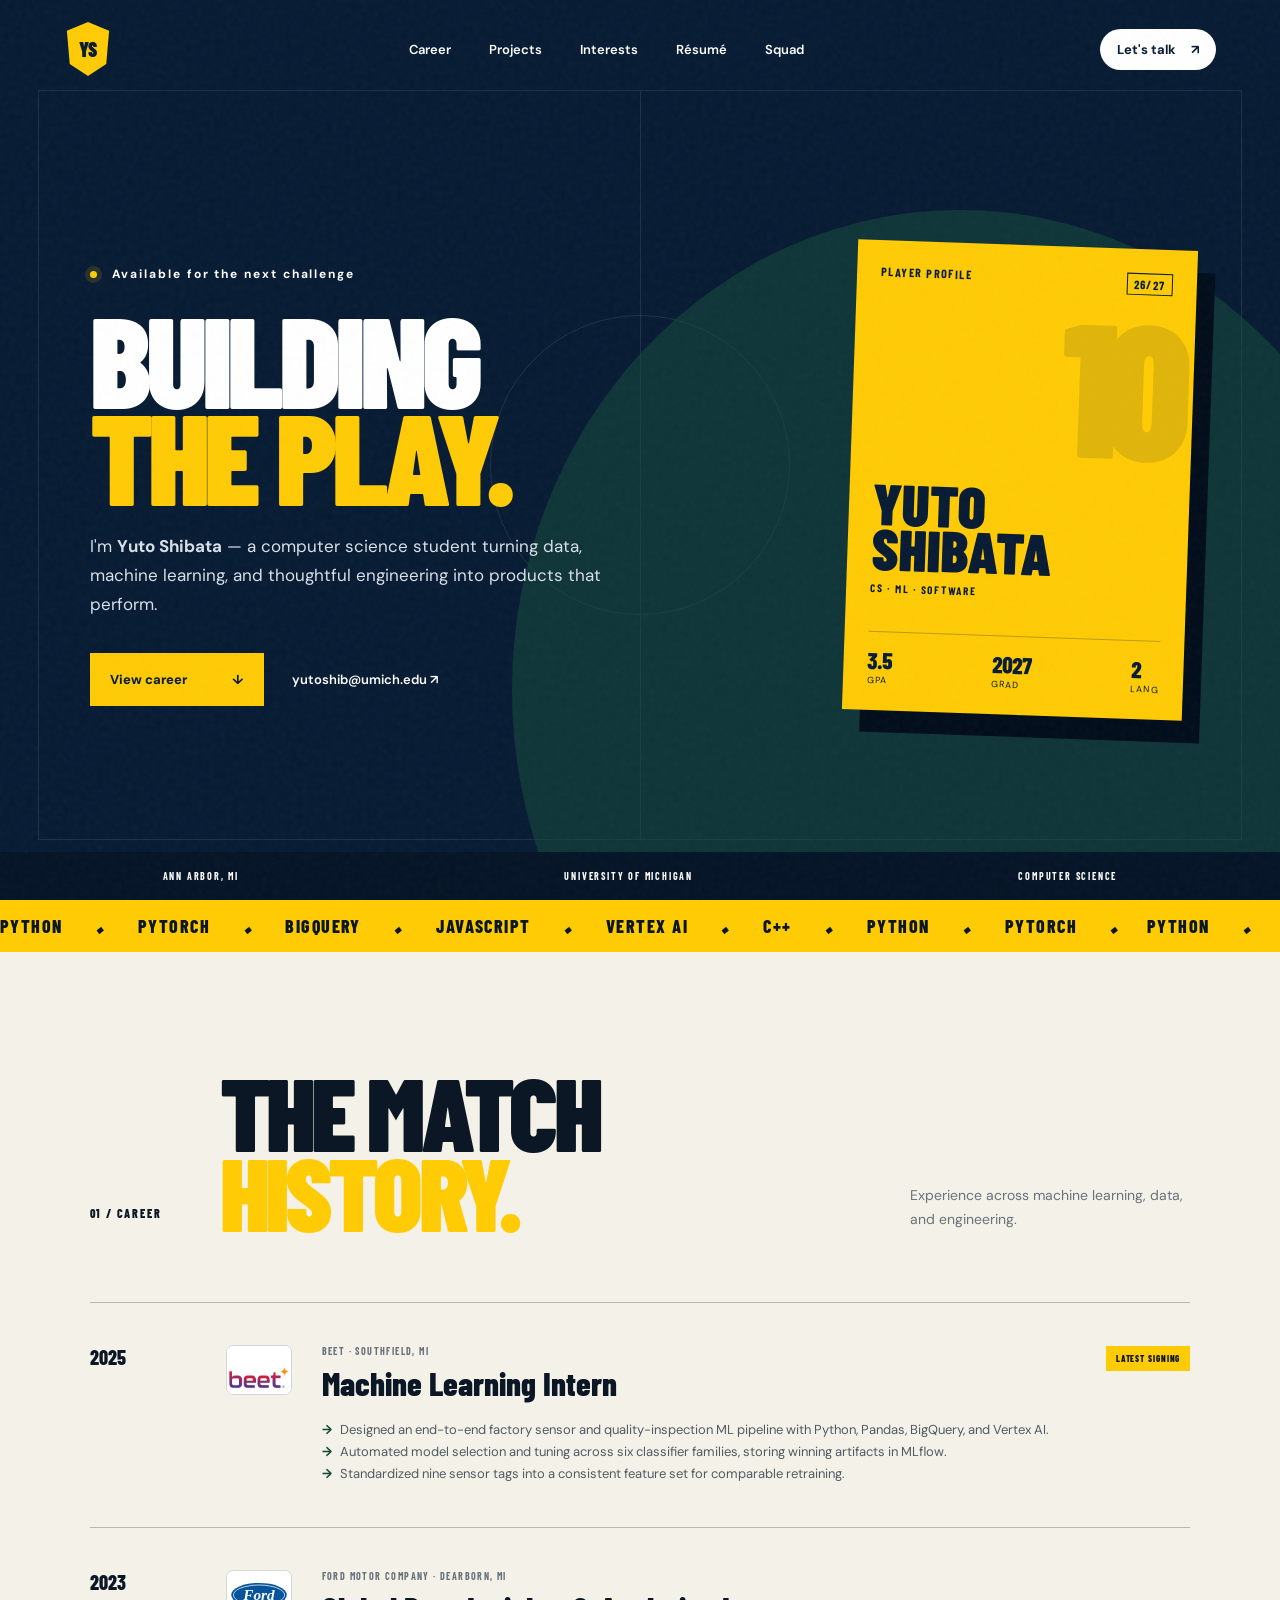
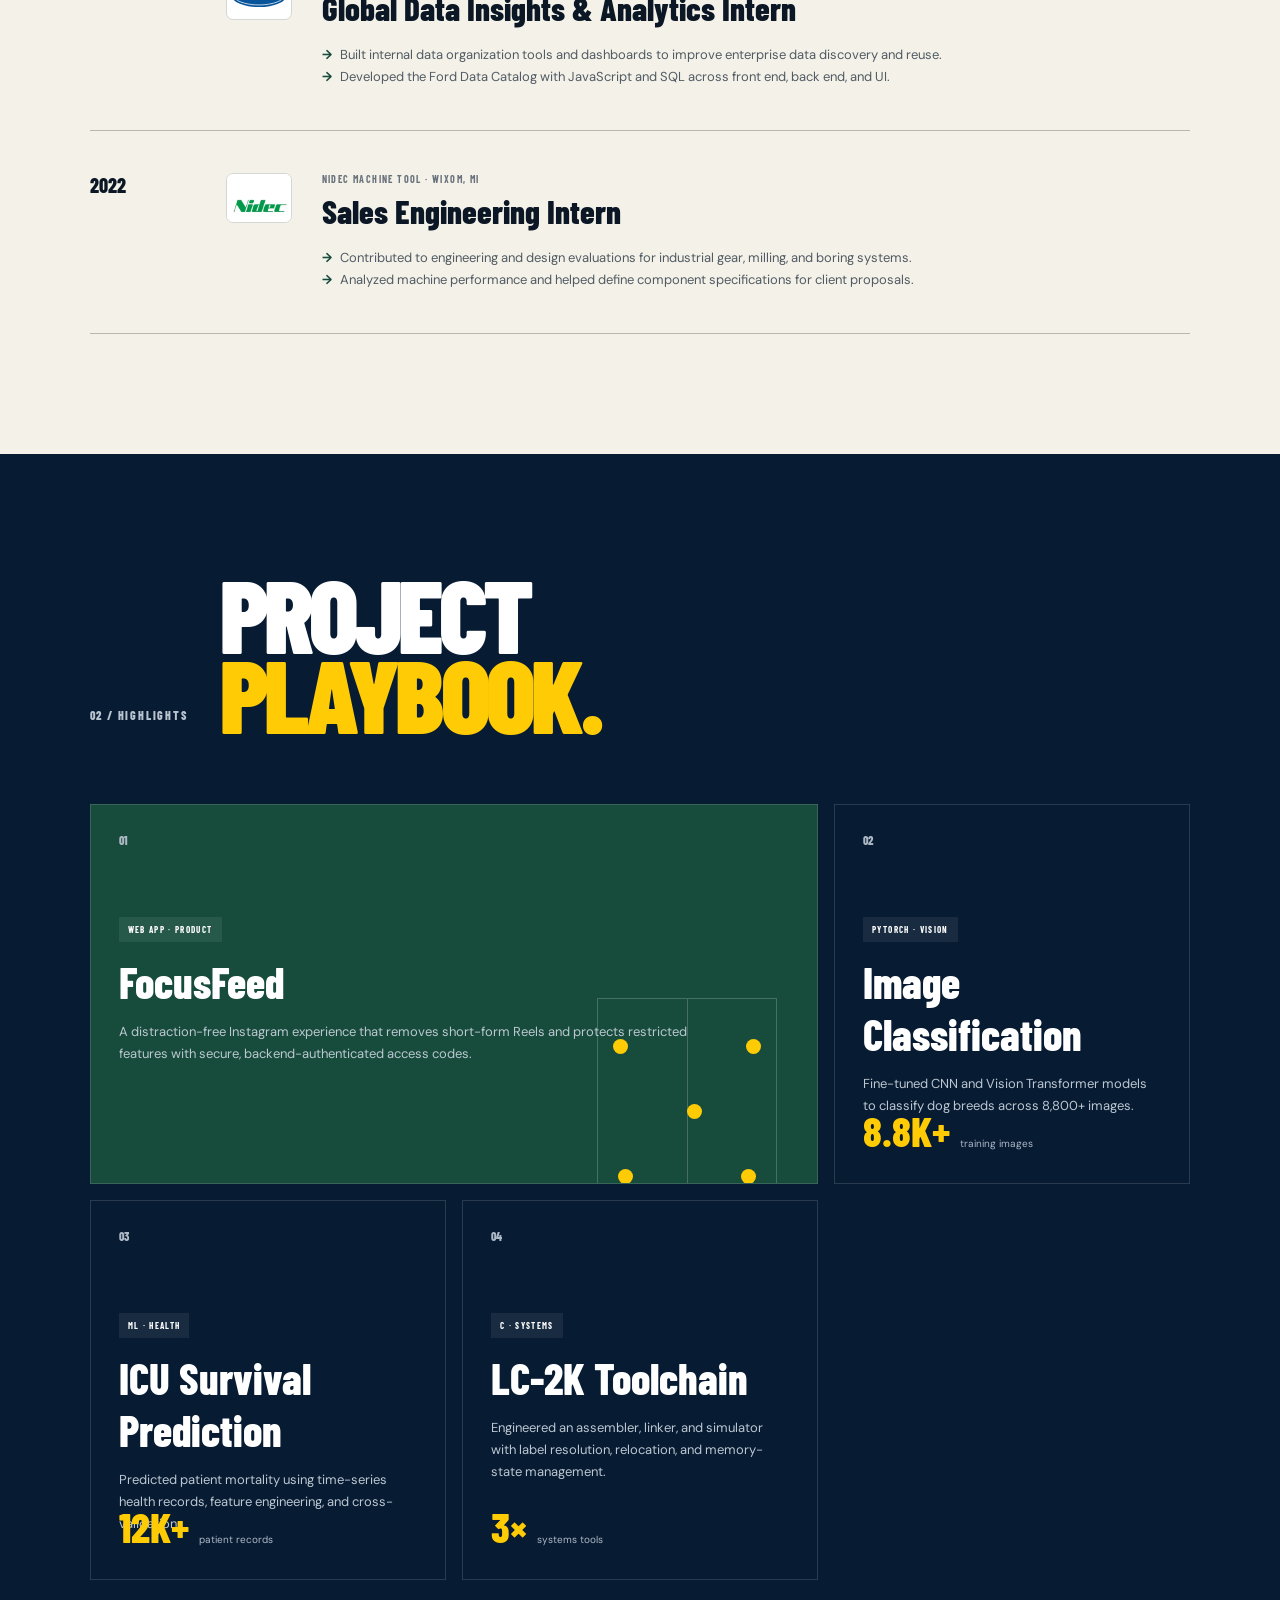
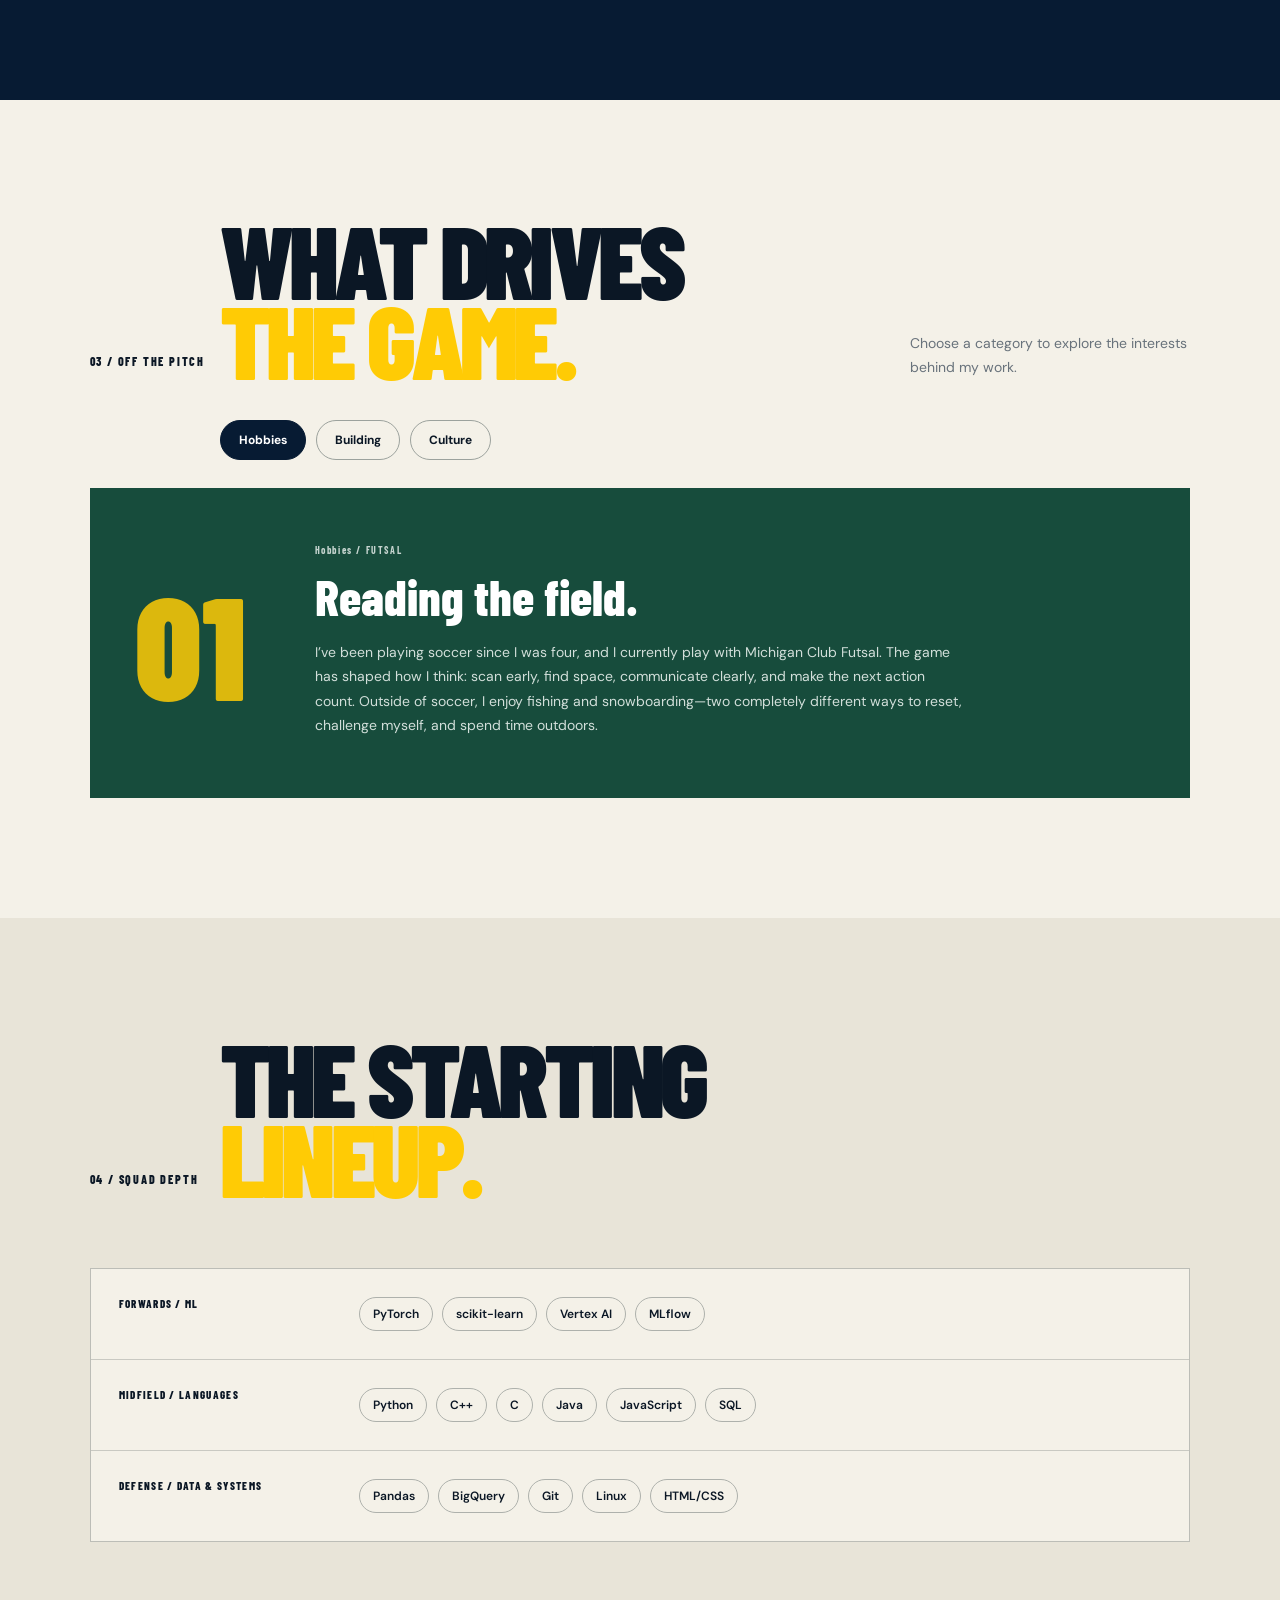
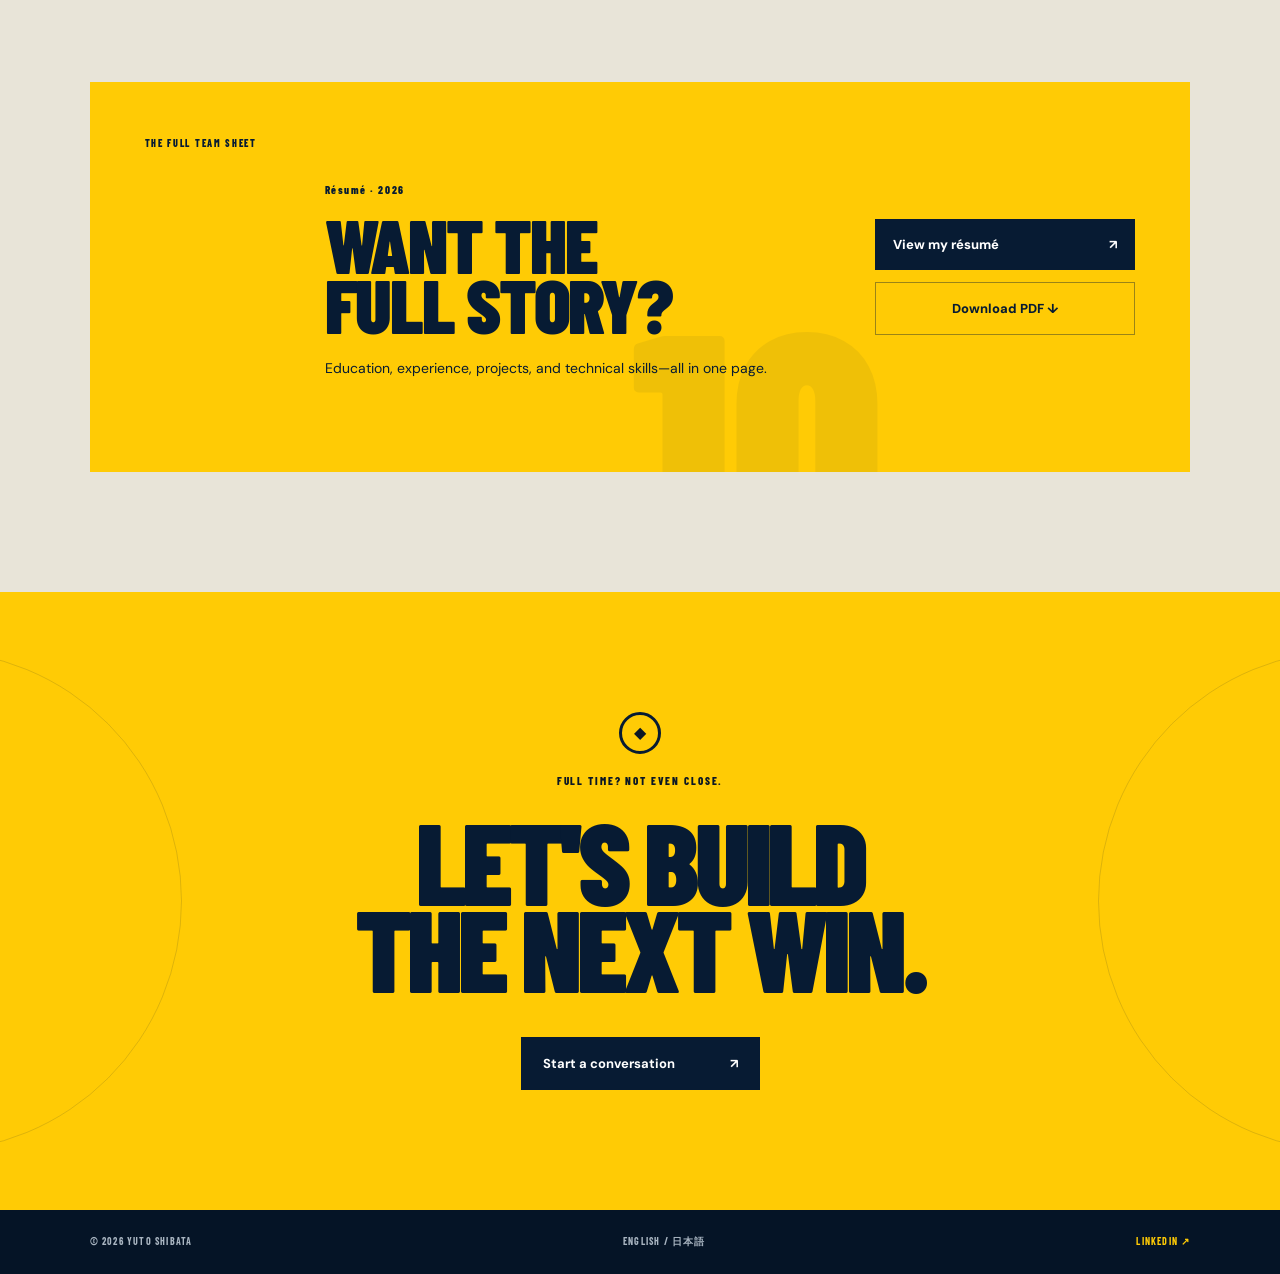
==== index.html @ 42f1422a "Publishing website" ====
<!doctype html>
<html lang="en">
<head>
  <meta charset="UTF-8">
  <meta name="viewport" content="width=device-width, initial-scale=1.0">
  <meta name="description" content="Yuto Shibata — computer science student and machine learning engineer.">
  <title>Yuto Shibata | Matchday Portfolio</title>
  <link rel="preconnect" href="https://fonts.googleapis.com">
  <link rel="preconnect" href="https://fonts.gstatic.com" crossorigin>
  <link href="https://fonts.googleapis.com/css2?family=Barlow+Condensed:wght@500;600;700;800;900&family=DM+Sans:wght@400;500;600&display=swap" rel="stylesheet">
  <link rel="stylesheet" href="styles.css?v=123">
  <link rel="stylesheet" href="interests.css">
</head>
<body>
  <div class="grain"></div>
  <header class="nav-wrap">
    <nav>
      <a class="crest" href="#top" aria-label="Home"><span>YS</span></a>
      <div class="nav-links">
        <a href="#experience">Career</a><a href="#projects">Projects</a><a href="#interests">Interests</a><a href="#resume">Résumé</a><a href="#skills">Squad</a>
      </div>
      <a class="contact-pill" href="mailto:yutoshib@umich.edu">Let's talk <span>↗</span></a>
    </nav>
  </header>

  <main id="top">
    <section class="hero">
      <div class="pitch-lines" aria-hidden="true"><div class="center-circle"></div></div>
      <div class="hero-copy reveal-left">
        <p class="eyebrow"><span class="live-dot"></span> Available for the next challenge</p>
        <h1>BUILDING<br><span>THE PLAY.</span></h1>
        <p class="intro">I'm <strong>Yuto Shibata</strong> — a computer science student turning data, machine learning, and thoughtful engineering into products that perform.</p>
        <div class="hero-actions">
          <a class="primary-btn" href="#experience">View career <span>↓</span></a>
          <a class="text-btn" href="mailto:yutoshib@umich.edu">yutoshib@umich.edu ↗</a>
        </div>
      </div>

      <aside class="player-card reveal-right">
        <div class="card-top"><span>PLAYER PROFILE</span><span class="season">26/27</span></div>
        <div class="number">10</div>
        <div class="player-info"><h2>YUTO<br>SHIBATA</h2><p>CS · ML · SOFTWARE</p></div>
        <div class="stats">
          <div><strong>3.5</strong><span>GPA</span></div><div><strong>2027</strong><span>GRAD</span></div><div><strong>2</strong><span>LANG</span></div>
        </div>
      </aside>
      <div class="score-strip"><span>ANN ARBOR, MI</span><span>UNIVERSITY OF MICHIGAN</span><span>COMPUTER SCIENCE</span></div>
    </section>

    <section class="ticker" aria-label="Core technologies"><div>PYTHON <i>◆</i> PYTORCH <i>◆</i> BIGQUERY <i>◆</i> JAVASCRIPT <i>◆</i> VERTEX AI <i>◆</i> C++ <i>◆</i> PYTHON <i>◆</i> PYTORCH <i>◆</i></div></section>

    <section class="section career" id="experience">
      <div class="section-heading reveal"><p>01 / CAREER</p><h2>THE MATCH<br><em>HISTORY.</em></h2><span>Experience across machine learning, data, and engineering.</span></div>
      <div class="timeline">
        <article class="job active reveal-left"><div class="year">2025</div><div class="club-mark beet"><img src="assets/beet-linkedin.png" alt="BEET AI logo"></div><div class="job-body"><p>BEET · SOUTHFIELD, MI</p><h3>Machine Learning Intern</h3><ul><li>Designed an end-to-end factory sensor and quality-inspection ML pipeline with Python, Pandas, BigQuery, and Vertex AI.</li><li>Automated model selection and tuning across six classifier families, storing winning artifacts in MLflow.</li><li>Standardized nine sensor tags into a consistent feature set for comparable retraining.</li></ul></div><span class="status">LATEST SIGNING</span></article>
        <article class="job reveal-right"><div class="year">2023</div><div class="club-mark ford"><img src="assets/ford-logo.svg" alt="Ford logo"></div><div class="job-body"><p>FORD MOTOR COMPANY · DEARBORN, MI</p><h3>Global Data Insights & Analytics Intern</h3><ul><li>Built internal data organization tools and dashboards to improve enterprise data discovery and reuse.</li><li>Developed the Ford Data Catalog with JavaScript and SQL across front end, back end, and UI.</li></ul></div></article>
        <article class="job reveal-left"><div class="year">2022</div><div class="club-mark nidec"><img src="assets/nidec-linkedin.png" alt="Nidec Corporation logo"></div><div class="job-body"><p>NIDEC MACHINE TOOL · WIXOM, MI</p><h3>Sales Engineering Intern</h3><ul><li>Contributed to engineering and design evaluations for industrial gear, milling, and boring systems.</li><li>Analyzed machine performance and helped define component specifications for client proposals.</li></ul></div></article>
      </div>
    </section>

    <section class="section projects" id="projects">
      <div class="section-heading light reveal"><p>02 / HIGHLIGHTS</p><h2>PROJECT<br><em>PLAYBOOK.</em></h2></div>
      <div class="project-grid">

        <a href="projects/focusfeed.html"
          class="project featured reveal-scale project-link">
          <div class="project-num">01</div>
          <div class="tag">WEB APP · PRODUCT</div>
          <h3>FocusFeed</h3>
          <p>
            A distraction-free Instagram experience that removes short-form
            Reels and protects restricted features with secure,
            backend-authenticated access codes.
          </p>

          <div class="formation">
            <span></span><span></span><span></span>
            <span></span><span></span>
          </div>

          <span class="project-open">VIEW CASE STUDY ↗</span>
        </a>

        <a href="projects/image-classification.html"
          class="project reveal-scale project-link">
          <div class="project-num">02</div>
          <div class="tag">PYTORCH · VISION</div>
          <h3>Image Classification</h3>
          <p>
            Fine-tuned CNN and Vision Transformer models to classify
            dog breeds across 8,800+ images.
          </p>
          <div class="metric">
            <strong>8.8K+</strong>
            <span>training images</span>
          </div>
          <span class="project-open">VIEW CASE STUDY ↗</span>
        </a>

        <a href="projects/icu-survival.html"
          class="project reveal project-link">
          <div class="project-num">03</div>
          <div class="tag">ML · HEALTH</div>
          <h3>ICU Survival Prediction</h3>
          <p>
            Predicted patient mortality using time-series health records,
            feature engineering, and cross-validation.
          </p>
          <div class="metric">
            <strong>12K+</strong>
            <span>patient records</span>
          </div>
          <span class="project-open">VIEW CASE STUDY ↗</span>
        </a>

        <a href="projects/lc2k.html"
          class="project reveal project-link">
          <div class="project-num">04</div>
          <div class="tag">C · SYSTEMS</div>
          <h3>LC-2K Toolchain</h3>
          <p>
            Engineered an assembler, linker, and simulator with label
            resolution, relocation, and memory-state management.
          </p>
          <div class="metric">
            <strong>3×</strong>
            <span>systems tools</span>
          </div>
          <span class="project-open">VIEW CASE STUDY ↗</span>
        </a>

      </div>
    </section>

    <section class="section interests" id="interests">
      <div class="section-heading reveal"><p>03 / OFF THE PITCH</p><h2>WHAT DRIVES<br><em>THE GAME.</em></h2><span>Choose a category to explore the interests behind my work.</span></div>
      <div class="interest-controls reveal" role="tablist" aria-label="Interest categories">
        <button class="interest-btn active" data-interest="hobbies" role="tab" aria-selected="true">Hobbies</button>
        <button class="interest-btn" data-interest="building" role="tab" aria-selected="false">Building</button>
        <button class="interest-btn" data-interest="culture" role="tab" aria-selected="false">Culture</button>
      </div>
      <div class="interest-stage reveal" aria-live="polite">
        <div class="interest-number">01</div>
        <div><p class="interest-label">Hobbies / FUTSAL</p><h3>Reading the field.</h3><p class="interest-copy">I’ve been playing soccer since I was four, and I currently play with Michigan Club Futsal. The game has shaped how I think: scan early, find space, communicate clearly, and make the next action count. Outside of soccer, I enjoy fishing and snowboarding—two completely different ways to reset, challenge myself, and spend time outdoors.
</p></div>
      </div>
    </section>

    <section class="section skills" id="skills">
      <div class="section-heading reveal"><p>04 / SQUAD DEPTH</p><h2>THE STARTING<br><em>LINEUP.</em></h2></div>
      <div class="skills-board reveal">
        <div class="skill-group"><span>FORWARDS / ML</span><div><b>PyTorch</b><b>scikit-learn</b><b>Vertex AI</b><b>MLflow</b></div></div>
        <div class="skill-group"><span>MIDFIELD / LANGUAGES</span><div><b>Python</b><b>C++</b><b>C</b><b>Java</b><b>JavaScript</b><b>SQL</b></div></div>
        <div class="skill-group"><span>DEFENSE / DATA & SYSTEMS</span><div><b>Pandas</b><b>BigQuery</b><b>Git</b><b>Linux</b><b>HTML/CSS</b></div></div>
      </div>
    </section>

    <section class="resume-section" id="resume">
      <div class="resume-card reveal-scale">
        <div class="resume-kicker">THE FULL TEAM SHEET</div>
        <div class="resume-copy"><p>Résumé · 2026</p><h2>Want the<br>full story?</h2><span>Education, experience, projects, and technical skills—all in one page.</span></div>
        <div class="resume-actions">
          <a class="resume-primary" href="Resume_2026.pdf" target="_blank" rel="noreferrer">View my résumé <b>↗</b></a>
          <a class="resume-download" href="Resume_2026.pdf" download>Download PDF ↓</a>
        </div>
      </div>
    </section>

    <section class="final-cta">
      <div class="ball" aria-hidden="true">◆</div><p>FULL TIME? NOT EVEN CLOSE.</p><h2>LET'S BUILD<br>THE NEXT WIN.</h2><a href="mailto:yutoshib@umich.edu">Start a conversation <span>↗</span></a>
    </section>
  </main>
  <footer><span>© 2026 YUTO SHIBATA</span><span>ENGLISH / 日本語</span><a href="https://linkedin.com/in/yuto-shib" target="_blank" rel="noreferrer">LINKEDIN ↗</a></footer>
  <div
    id="transition-ball"
    class="transition-ball"
    aria-hidden="true"
  >
    ⚽
  </div>
  <script src="script.js?v=123"></script>
</body>
</html>
---- styles.css ----
:root {
  --navy: #071b33;
  --maize: #ffcb05;
  --cream: #f4f1e8;
  --green: #174c3c;
  --ink: #0b1725;
  --muted: #68727b;
}

* {
  box-sizing: border-box;
}

html {
  scroll-behavior: smooth;
}

body {
  margin: 0;
  background: var(--cream);
  color: var(--ink);
  font-family: "DM Sans", sans-serif;
}


/* Subtle grain over the whole page */
.grain {
  position: fixed;
  inset: 0;
  z-index: 20;
  pointer-events: none;
  opacity: 0.035;
  background-image: url("data:image/svg+xml,%3Csvg viewBox='0 0 180 180' xmlns='http://www.w3.org/2000/svg'%3E%3Cfilter id='n'%3E%3CfeTurbulence type='fractalNoise' baseFrequency='.85' numOctaves='3' stitchTiles='stitch'/%3E%3C/filter%3E%3Crect width='100%25' height='100%25' filter='url(%23n)'/%3E%3C/svg%3E");
}


/* =========================================================
   2. NAVIGATION
   ========================================================= */

.nav-wrap {
  position: absolute;
  z-index: 10;
  width: 100%;
  padding: 22px 5vw;
  color: white;
}

nav {
  display: flex;
  align-items: center;
  justify-content: space-between;
  max-width: 1440px;
  margin: auto;
}

.crest {
  width: 48px;
  height: 54px;
  display: grid;
  place-items: center;
  color: var(--navy);
  background: var(--maize);
  text-decoration: none;
  clip-path: polygon(
    50% 0,
    94% 16%,
    88% 78%,
    50% 100%,
    12% 78%,
    6% 16%
  );
  transition: transform 0.2s ease;
}

.crest:hover {
  transform: translateY(-3px) rotate(-2deg);
}

.crest span {
  font: 900 20px "Barlow Condensed";
}

.nav-links {
  display: flex;
  gap: 38px;
}

.nav-links a,
.text-btn {
  position: relative;
  color: inherit;
  text-decoration: none;
  font-size: 13px;
  font-weight: 600;
}

/* Small underline animation on nav links */
.nav-links a::after {
  content: "";
  position: absolute;
  left: 0;
  bottom: -7px;
  width: 100%;
  height: 2px;
  background: var(--maize);
  transform: scaleX(0);
  transform-origin: right;
  transition: transform 0.25s ease;
}

.nav-links a:hover::after {
  transform: scaleX(1);
  transform-origin: left;
}

.contact-pill {
  padding: 12px 17px;
  border-radius: 30px;
  background: white;
  color: var(--navy);
  text-decoration: none;
  font-size: 13px;
  font-weight: 700;
}

.contact-pill span {
  margin-left: 12px;
}


/* =========================================================
   3. HERO
   ========================================================= */

.hero {
  position: relative;
  min-height: 780px;
  height: 100vh;
  overflow: hidden;

  display: grid;
  grid-template-columns: 1.2fr 0.65fr;
  align-items: center;
  gap: 8vw;

  padding: 150px 7vw 90px;

  background: var(--navy);
  color: white;
}

.hero::after {
  content: "";
  position: absolute;
  right: -10vw;
  bottom: -30vh;

  width: 70vw;
  height: 75vw;

  border-radius: 50%;
  background: var(--green);
  opacity: 0.55;
}


/* Soccer-pitch lines in hero */
.pitch-lines {
  position: absolute;
  inset: 90px 3vw 60px;
  border: 1px solid #ffffff18;
}

.pitch-lines::after {
  content: "";
  position: absolute;
  left: 50%;
  top: 0;
  height: 100%;
  border-left: 1px solid #ffffff18;
}

.center-circle {
  position: absolute;
  left: 50%;
  top: 50%;

  width: 300px;
  height: 300px;

  border: 1px solid #ffffff18;
  border-radius: 50%;

  transform: translate(-50%, -50%);
}

.hero-copy,
.player-card {
  position: relative;
  z-index: 2;
}

.eyebrow {
  font-size: 12px;
  font-weight: 700;
  letter-spacing: 0.16em;
}

.live-dot {
  display: inline-block;
  width: 7px;
  height: 7px;
  margin-right: 10px;

  border-radius: 50%;
  background: var(--maize);
  box-shadow: 0 0 0 5px #ffcb0522;

  animation: livePulse 2s ease-in-out infinite;
}

@keyframes livePulse {
  0%,
  100% {
    box-shadow: 0 0 0 5px #ffcb0522;
  }

  50% {
    box-shadow: 0 0 0 10px #ffcb050b;
  }
}


.hero h1,
.section-heading h2,
.final-cta h2 {
  margin: 28px 0;
  font: 900 clamp(70px, 10vw, 150px) / 0.76 "Barlow Condensed";
  letter-spacing: -0.045em;
}

.hero h1 span,
.section-heading em {
  color: var(--maize);
  font-style: normal;
}

.intro {
  max-width: 560px;
  color: #d9e0e8;
  font-size: 17px;
  line-height: 1.7;
}

.hero-actions {
  display: flex;
  align-items: center;
  gap: 28px;
  margin-top: 34px;
}

.primary-btn {
  display: inline-flex;
  gap: 45px;

  padding: 18px 20px;

  background: var(--maize);
  color: var(--navy);

  text-decoration: none;
  font-size: 13px;
  font-weight: 800;
}


/* =========================================================
   4. PLAYER CARD
   ========================================================= */

.player-card {
  justify-self: end;

  width: min(340px, 100%);
  height: 470px;
  padding: 24px;

  background: var(--maize);
  color: var(--navy);

  transform: rotate(2deg);
  box-shadow: 18px 22px 0 #020d1b;
}

.card-top {
  display: flex;
  justify-content: space-between;
  font: 700 12px "Barlow Condensed";
  letter-spacing: 0.12em;
}

.season {
  padding: 3px 6px;
  border: 1px solid;
}

.number {
  position: absolute;
  right: 17px;
  top: 50px;

  font: 900 190px / 0.9 "Barlow Condensed";
  letter-spacing: -0.08em;
  opacity: 0.12;
}

.player-info {
  position: absolute;
  left: 24px;
  bottom: 105px;
}

.player-info h2 {
  margin: 0;
  font: 900 58px / 0.78 "Barlow Condensed";
}

.player-info p {
  font: 700 11px "Barlow Condensed";
  letter-spacing: 0.16em;
}

.stats {
  position: absolute;
  left: 24px;
  right: 24px;
  bottom: 24px;

  display: flex;
  justify-content: space-between;

  padding-top: 14px;
  border-top: 1px solid #071b3344;
}

.stats div {
  display: flex;
  flex-direction: column;
}

.stats strong {
  font: 800 23px "Barlow Condensed";
}

.stats span {
  font-size: 9px;
  letter-spacing: 0.12em;
}


/* =========================================================
   5. SCORE STRIP + TECHNOLOGY TICKER
   ========================================================= */

.score-strip {
  position: absolute;
  z-index: 3;
  left: 0;
  right: 0;
  bottom: 0;

  height: 48px;

  display: flex;
  align-items: center;
  justify-content: space-around;

  background: #051426;

  font: 700 10px "Barlow Condensed";
  letter-spacing: 0.18em;
}

.ticker {
  overflow: hidden;
  padding: 15px 0;
  background: var(--maize);
  white-space: nowrap;
}

.ticker div {
  font: 800 18px "Barlow Condensed";
  letter-spacing: 0.08em;
  animation: marquee 22s linear infinite;
}

.ticker i {
  margin: 0 28px;
  font-size: 9px;
}

@keyframes marquee {
  to {
    transform: translateX(-50%);
  }
}


/* =========================================================
   6. SHARED SECTION STYLES
   ========================================================= */

.section {
  padding: 120px 7vw;
}

.section-heading {
  display: grid;
  grid-template-columns: 130px 1fr 280px;
  align-items: end;

  margin-bottom: 70px;
}

.section-heading > p {
  font: 800 12px "Barlow Condensed";
  letter-spacing: 0.15em;
}

.section-heading h2 {
  margin: 0;
  font-size: clamp(62px, 8vw, 112px);
  line-height: 0.78;
}

.section-heading > span {
  color: var(--muted);
  font-size: 14px;
  line-height: 1.7;
}

.section-heading.light > p {
  color: #b9c4d0;
}


/* =========================================================
   7. CAREER / TIMELINE
   ========================================================= */

.career {
  background: var(--cream);
}

.timeline {
  border-top: 1px solid #b6b7b0;
}

.job {
  position: relative;

  display: grid;
  grid-template-columns: 110px 70px 1fr;
  gap: 26px;

  padding: 42px 0;

  border-bottom: 1px solid #b6b7b0;
}

.year {
  font: 800 20px "Barlow Condensed";
}

.club-mark {
  width: 50px;
  height: 50px;

  display: grid;
  place-items: center;

  border-radius: 50%;
  background: var(--green);
  color: white;

  font: 900 23px "Barlow Condensed";
}

.club-mark.ford {
  background: #0b4f92;
}

.club-mark.nidec {
  background: #c9242b;
}

.job-body p {
  margin: 0;
  color: var(--muted);
  font: 700 10px "Barlow Condensed";
  letter-spacing: 0.14em;
}

.job-body h3 {
  margin: 6px 0 16px;
  font: 800 33px "Barlow Condensed";
}

.job-body ul {
  max-width: 850px;
  margin: 0;
  padding: 0;

  list-style: none;

  color: #505b63;
  font-size: 13px;
  line-height: 1.7;
}

.job-body li::before {
  content: "→";
  margin-right: 8px;
  color: var(--green);
  font-weight: 700;
}

.status {
  position: absolute;
  right: 0;
  top: 43px;

  padding: 7px 10px;

  background: var(--maize);

  font: 800 9px "Barlow Condensed";
  letter-spacing: 0.1em;
}


/* =========================================================
   8. PROJECT PLAYBOOK
   ========================================================= */

.projects {
  background: var(--navy);
  color: white;
}

.project-grid {
  display: grid;
  grid-template-columns: repeat(3, 1fr);
  gap: 16px;
}

.project {
  position: relative;
  min-height: 380px;
  overflow: hidden;

  padding: 28px;

  border: 1px solid #ffffff24;

  transition:
    transform 0.3s ease,
    border-color 0.3s ease,
    background 0.3s ease;
}

.project:hover {
  transform: translateY(-6px);
  border-color: var(--maize);
}

.project.featured {
  grid-column: span 2;
  background: var(--green);
}

.project-link {
  display: block;
  color: inherit;
  text-decoration: none;
  cursor: pointer;
}

.project-num {
  color: #aeb9c6;
  font: 800 12px "Barlow Condensed";
}

.tag {
  display: inline-block;
  margin-top: 70px;
  padding: 7px 9px;

  background: #ffffff12;

  font: 700 9px "Barlow Condensed";
  letter-spacing: 0.15em;
}

.project h3 {
  margin: 14px 0 8px;
  font: 800 43px "Barlow Condensed";
}

.project p {
  max-width: 570px;
  color: #bcc7d1;
  font-size: 13px;
  line-height: 1.7;
}


/* "View case study" hover label */
.project-open {
  position: absolute;
  right: 28px;
  top: 28px;

  color: var(--maize);

  font: 800 9px "Barlow Condensed";
  letter-spacing: 0.13em;

  opacity: 0;
  transform: translateX(-8px);

  transition:
    opacity 0.25s ease,
    transform 0.25s ease;
}

.project:hover .project-open {
  opacity: 1;
  transform: translateX(0);
}


/* Project metric */
.metric {
  position: absolute;
  bottom: 28px;

  display: flex;
  align-items: baseline;
  gap: 10px;
}

.metric strong {
  color: var(--maize);
  font: 800 42px "Barlow Condensed";
}

.metric span {
  color: #aeb9c6;
  font-size: 10px;
}


/* Soccer formation graphic inside featured project */
.formation {
  position: absolute;
  right: 40px;
  bottom: -55px;

  width: 180px;
  height: 240px;

  border: 1px solid #ffffff33;
}

.formation::before {
  content: "";
  position: absolute;
  left: 50%;
  height: 100%;
  border-left: 1px solid #ffffff33;
}

.formation span {
  position: absolute;

  width: 15px;
  height: 15px;

  border-radius: 50%;
  background: var(--maize);
}

.formation span:nth-child(1) {
  left: 15px;
  top: 40px;
}

.formation span:nth-child(2) {
  right: 15px;
  top: 40px;
}

.formation span:nth-child(3) {
  left: 50%;
  top: 105px;
}

.formation span:nth-child(4) {
  left: 20px;
  top: 170px;
}

.formation span:nth-child(5) {
  right: 20px;
  top: 170px;
}


/* =========================================================
   9. INTEREST-TAB TRANSITION
   ========================================================= */

/*
   interests.css already defines the interest panel.
   This more-specific selector overrides its old switching
   animation without requiring you to rewrite interests.css.
*/
.interests .interest-stage.switching {
  animation: interestSlide 0.38s ease;
}

@keyframes interestSlide {
  0% {
    opacity: 1;
    transform: translateX(0);
  }

  42% {
    opacity: 0;
    transform: translateX(22px);
  }

  58% {
    opacity: 0;
    transform: translateX(-22px);
  }

  100% {
    opacity: 1;
    transform: translateX(0);
  }
}


/* =========================================================
   10. SKILLS / STARTING LINEUP
   ========================================================= */

.skills {
  background: #e8e4d8;
}

.skills-board {
  background: var(--cream);
  border: 1px solid #bcbdb7;
}

.skill-group {
  display: grid;
  grid-template-columns: 240px 1fr;

  padding: 28px;

  border-bottom: 1px solid #c9c9c2;
}

.skill-group:last-child {
  border: 0;
}

.skill-group > span {
  font: 800 11px "Barlow Condensed";
  letter-spacing: 0.12em;
}

.skill-group div {
  display: flex;
  flex-wrap: wrap;
  gap: 9px;
}

.skill-group b {
  padding: 8px 13px;

  border: 1px solid #aeb1ac;
  border-radius: 20px;

  font: 600 12px "DM Sans";

  transition:
    transform 0.2s ease,
    border-color 0.2s ease,
    background 0.2s ease;
}

.skill-group b:hover {
  transform: translateY(-2px);
  border-color: var(--green);
  background: white;
}


/* =========================================================
   11. FINAL CTA
   ========================================================= */

.final-cta {
  position: relative;
  min-height: 610px;
  overflow: hidden;

  padding: 120px 20px;

  background: var(--maize);

  text-align: center;
}

.final-cta::before,
.final-cta::after {
  content: "";
  position: absolute;
  top: 50%;

  width: 500px;
  height: 500px;

  border: 1px solid #071b3322;
  border-radius: 50%;

  transform: translateY(-50%);
}

.final-cta::before {
  left: -320px;
}

.final-cta::after {
  right: -320px;
}

.final-cta p {
  font: 800 11px "Barlow Condensed";
  letter-spacing: 0.17em;
}

.final-cta h2 {
  margin: 30px 0 45px;
  color: var(--navy);
  font-size: clamp(68px, 9vw, 130px);
}

.final-cta a {
  display: inline-flex;
  gap: 55px;

  padding: 18px 22px;

  background: var(--navy);
  color: white;

  text-decoration: none;
  font-size: 13px;
  font-weight: 700;
}

.ball {
  width: 42px;
  height: 42px;

  display: grid;
  place-items: center;

  margin: 0 auto 20px;

  border: 3px solid var(--navy);
  border-radius: 50%;
}


/* =========================================================
   12. BUTTON / LINK MICRO-INTERACTIONS
   ========================================================= */

.primary-btn,
.contact-pill,
.resume-primary,
.interest-btn,
.final-cta a {
  transition:
    transform 0.2s ease,
    box-shadow 0.2s ease,
    background 0.2s ease,
    color 0.2s ease;
}

.primary-btn:hover,
.contact-pill:hover,
.resume-primary:hover,
.final-cta a:hover {
  transform: translateY(-3px);
}

.primary-btn:active,
.contact-pill:active,
.resume-primary:active,
.interest-btn:active,
.final-cta a:active {
  transform: translateY(1px) scale(0.98);
}


/* =========================================================
   13. SCROLL-REVEAL ANIMATIONS
   ========================================================= */

/*
   JavaScript adds .visible when an element enters the viewport.

   Use:
   class="reveal"        -> rises from below
   class="reveal-left"   -> slides from left
   class="reveal-right"  -> slides from right
   class="reveal-scale"  -> gently scales in
*/

/* Default rise */
/* Default rise */
.reveal {
  opacity: 0;
  transform: translateY(60px);

  transition:
    opacity 1.2s ease,
    transform 1.2s cubic-bezier(0.2, 0.8, 0.2, 1);
}

.reveal.visible {
  opacity: 1;
  transform: translateY(0);
}


/* From left */
.reveal-left {
  opacity: 0;
  transform: translateX(-100px);

  transition:
    opacity 1.3s ease,
    transform 1.3s cubic-bezier(0.2, 0.8, 0.2, 1);
}

.reveal-left.visible {
  opacity: 1;
  transform: translateX(0);
}


/* From right */
.reveal-right {
  opacity: 0;
  transform: translateX(100px);

  transition:
    opacity 1.3s ease,
    transform 1.3s cubic-bezier(0.2, 0.8, 0.2, 1);
}

.reveal-right.visible {
  opacity: 1;
  transform: translateX(0);
}


/* Scale in */
.reveal-scale {
  opacity: 0;
  transform: scale(0.86);

  transition:
    opacity 1.15s ease,
    transform 1.15s cubic-bezier(0.2, 0.8, 0.2, 1);
}

.reveal-scale.visible {
  opacity: 1;
  transform: scale(1);
}


/*
   Project cards have their own hover transform.
   Once visible, keep the scale reveal complete and allow
   the project hover rule to lift the card normally.
*/
.project.reveal-scale.visible:hover {
  transform: translateY(-6px) scale(1);
}

.player-card.reveal-right {
  transform: translateX(70px) rotate(2deg);
}

.player-card.reveal-right.visible {
  transform: translateX(0) rotate(2deg);
}


/* =========================================================
   14. SOCCER-BALL PAGE TRANSITION
   ========================================================= */

/*
   Add this once before </body> in index.html:

   <div id="transition-ball"
        class="transition-ball"
        aria-hidden="true">⚽</div>

   script.js will add the .kick class before navigating.
*/

.transition-ball {
  position: fixed;
  left: -80px;
  bottom: 40px;

  z-index: 9999;

  font-size: 48px;

  pointer-events: none;
  opacity: 0;
}

.transition-ball.kick {
  opacity: 1;
  animation: kickAcross 1.4s cubic-bezier(0.3, 0.7, 0.4, 1) forwards;
}

@keyframes kickAcross {
  0% {
    left: -80px;
    bottom: 40px;
    transform: rotate(0deg) scale(0.8);
  }

  45% {
    bottom: 220px;
    transform: rotate(360deg) scale(1.15);
  }

  100% {
    left: calc(100vw + 80px);
    bottom: 40px;
    transform: rotate(900deg) scale(0.8);
  }
}


/* =========================================================
   15. FOOTER
   ========================================================= */

footer {
  display: flex;
  justify-content: space-between;

  padding: 25px 7vw;

  background: #051426;
  color: #a9b5c1;

  font: 700 10px "Barlow Condensed";
  letter-spacing: 0.12em;
}

footer a {
  color: var(--maize);
  text-decoration: none;
}


/* =========================================================
   16. TABLET / MOBILE
   ========================================================= */

@media (max-width: 850px) {
  .nav-links {
    display: none;
  }

  .hero {
    height: auto;
    min-height: 100vh;
    grid-template-columns: 1fr;
    padding-top: 130px;
  }

  .player-card {
    justify-self: center;
    width: 300px;
    height: 410px;
    margin-bottom: 40px;
  }

  .hero h1 {
    font-size: 76px;
  }

  .section {
    padding: 85px 6vw;
  }

  .section-heading {
    grid-template-columns: 1fr;
  }

  .section-heading > span {
    margin-top: 24px;
  }

  .job {
    grid-template-columns: 60px 1fr;
  }

  .job-body {
    grid-column: 2;
  }

  .club-mark {
    grid-row: 1;
  }

  .status {
    display: none;
  }

  .project-grid {
    grid-template-columns: 1fr;
  }

  .project.featured {
    grid-column: auto;
  }

  .formation {
    opacity: 0.35;
  }

  .skill-group {
    grid-template-columns: 1fr;
    gap: 18px;
  }

  .score-strip span:nth-child(2) {
    display: none;
  }

  /* Smaller horizontal travel on mobile */
  .reveal-left {
    transform: translateX(-35px);
  }

  .reveal-right {
    transform: translateX(35px);
  }

  .reveal-left.visible,
  .reveal-right.visible {
    transform: translateX(0);
  }
}


@media (max-width: 480px) {
  .hero {
    padding-left: 6vw;
    padding-right: 6vw;
  }

  .hero-actions {
    align-items: flex-start;
    flex-direction: column;
  }

  .player-card {
    width: 270px;
  }

  .project {
    min-height: 420px;
  }

  .section-heading h2 {
    font-size: 58px;
  }

  footer {
    gap: 20px;
    flex-wrap: wrap;
  }
}


/* =========================================================
   17. ACCESSIBILITY: REDUCED MOTION
   ========================================================= */

/*
   If a visitor has reduced-motion enabled at the OS/browser
   level, remove the large transitions and looping animations.
*/
@media (prefers-reduced-motion: reduce) {
  html {
    scroll-behavior: auto;
  }

  *,
  *::before,
  *::after {
    animation-duration: 0.01ms !important;
    animation-iteration-count: 1 !important;
    transition-duration: 0.01ms !important;
    scroll-behavior: auto !important;
  }

  .reveal,
  .reveal-left,
  .reveal-right,
  .reveal-scale {
    opacity: 1;
    transform: none;
  }

  .transition-ball {
    display: none;
  }
}
---- interests.css ----
.interests { background: var(--cream); }
.interest-controls { display: flex; gap: 10px; margin: -30px 0 28px 130px; }
.interest-btn { border: 1px solid #9ca29d; background: transparent; color: var(--ink); padding: 11px 18px; border-radius: 30px; font: 700 12px "DM Sans"; cursor: pointer; transition: .2s; }
.interest-btn:hover, .interest-btn.active { background: var(--navy); border-color: var(--navy); color: white; }
.interest-stage { min-height: 310px; background: var(--green); color: white; padding: 45px; display: grid; grid-template-columns: 180px 1fr; align-items: center; }
.interest-number { font: 900 145px/.8 "Barlow Condensed"; color: var(--maize); opacity: .85; }
.interest-label { font: 700 10px "Barlow Condensed"; letter-spacing: .16em; color: #c5d4cf; }
.interest-stage h3 { font: 800 50px "Barlow Condensed"; margin: 10px 0; }
.interest-copy { max-width: 650px; color: #d2dfda; line-height: 1.75; font-size: 14px; }
.interest-stage.switching { animation: switchInterest .28s ease; }
@keyframes switchInterest { 50% { opacity: .35; transform: translateY(5px); } }
@media (max-width: 850px) {
  .interest-controls { margin: 0 0 22px; flex-wrap: wrap; }
  .interest-stage { grid-template-columns: 1fr; padding: 32px; }
  .interest-number { font-size: 85px; margin-bottom: 25px; }
}
.club-mark { width: 66px; height: 50px; border-radius: 7px; overflow: hidden; background: white !important; border: 1px solid #d4d7d4; }
.club-mark img { display: block; width: 100%; height: 100%; object-fit: contain; }
.jersey { position: relative; width: 62px; height: 58px; display: grid; place-items: center; color: #bc002d; background: linear-gradient(90deg, #f4f4f2 0 24%, #fff 24% 76%, #f4f4f2 76%); clip-path: polygon(18% 0, 35% 9%, 65% 9%, 82% 0, 100% 20%, 85% 39%, 77% 31%, 77% 100%, 23% 100%, 23% 31%, 15% 39%, 0 20%); filter: drop-shadow(0 4px 4px #071b3325); }
.jersey::before { content: ""; position: absolute; width: 18px; height: 9px; top: 5px; border-radius: 0 0 12px 12px; background: var(--cream); border: 3px solid #bc002d; border-top: 0; }
.jersey::after { content: ""; position: absolute; inset: 20px 16px 7px; border-radius: 50%; background: #bc002d; opacity: .1; }
.jersey span { position: relative; z-index: 1; margin-top: 9px; font: 900 24px "Barlow Condensed"; }
.resume-section { background: #e8e4d8; padding: 20px 7vw 120px; }
.resume-card { position: relative; overflow: hidden; min-height: 390px; background: var(--maize); color: var(--navy); padding: 55px; display: grid; grid-template-columns: 150px 1fr 260px; gap: 30px; align-items: center; }
.resume-card::after { content: "10"; position: absolute; right: 28%; bottom: -95px; font: 900 330px/.8 "Barlow Condensed"; opacity: .06; }
.resume-kicker { align-self: start; font: 800 10px "Barlow Condensed"; letter-spacing: .17em; }
.resume-copy, .resume-actions { position: relative; z-index: 1; }
.resume-copy > p { font: 800 11px "Barlow Condensed"; letter-spacing: .14em; }
.resume-copy h2 { font: 900 76px/.78 "Barlow Condensed"; letter-spacing: -.03em; margin: 18px 0 24px; text-transform: uppercase; }
.resume-copy span { display: block; max-width: 460px; font-size: 14px; line-height: 1.7; }
.resume-actions { display: flex; flex-direction: column; align-items: stretch; gap: 12px; }
.resume-actions a { padding: 17px 18px; text-decoration: none; font-size: 13px; font-weight: 800; }
.resume-primary { display: flex; justify-content: space-between; background: var(--navy); color: white; }
.resume-download { color: var(--navy); border: 1px solid #071b3366; text-align: center; }
@media (max-width: 850px) {
  .resume-section { padding: 10px 6vw 85px; }
  .resume-card { grid-template-columns: 1fr; padding: 35px; }
  .resume-copy h2 { font-size: 58px; }
  .resume-actions { max-width: 320px; }
}
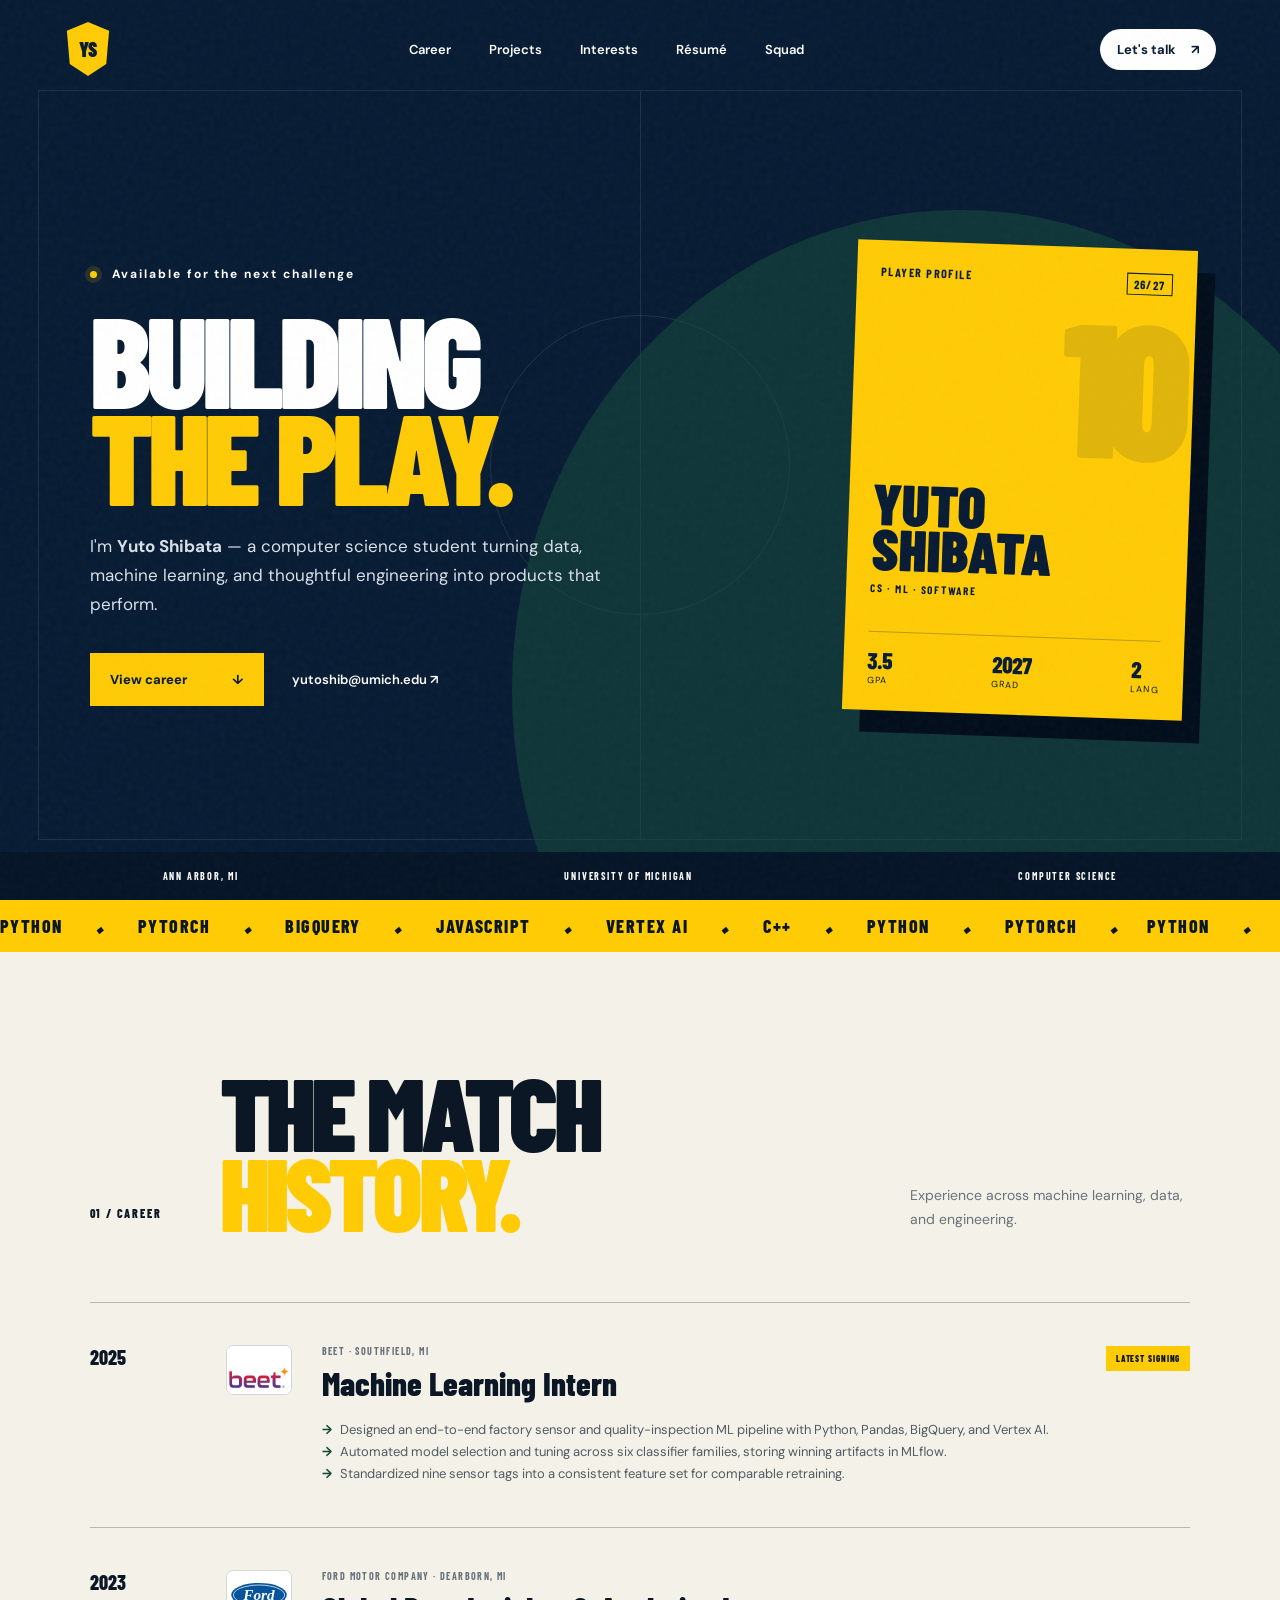
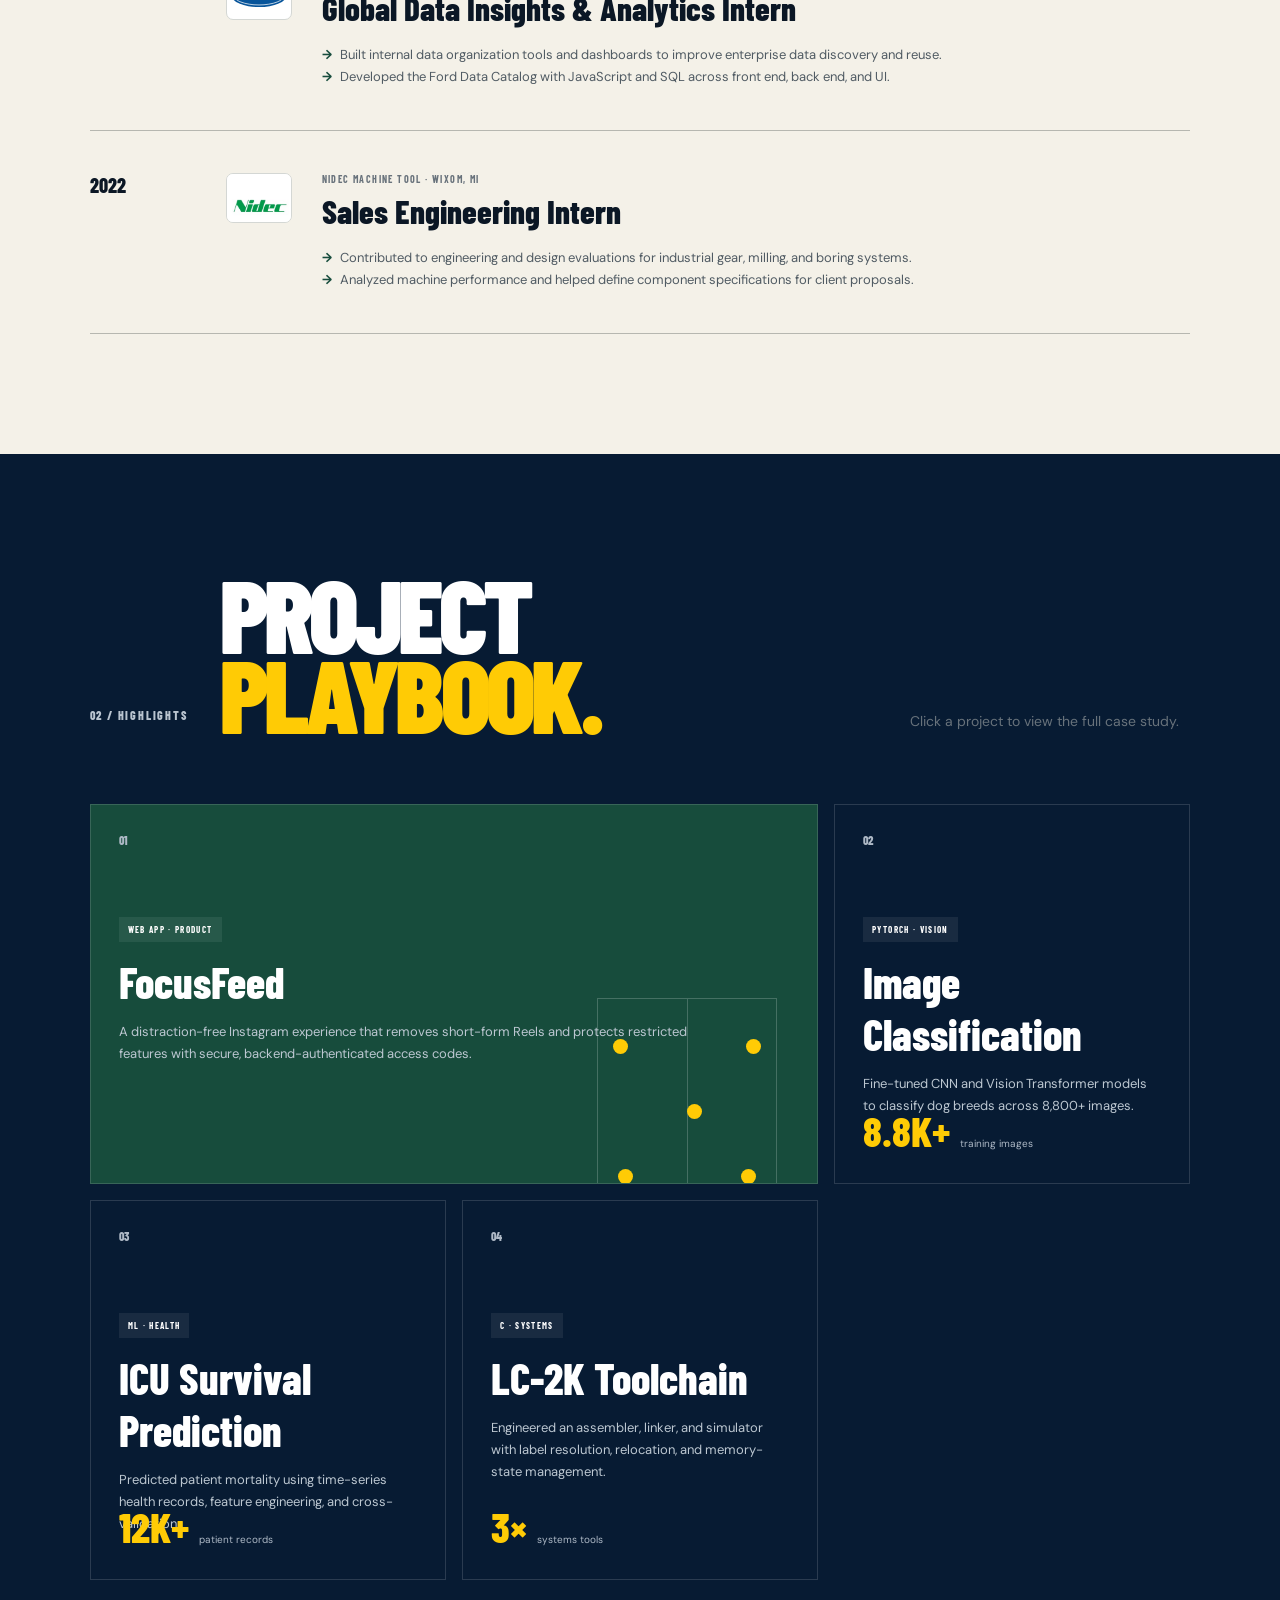
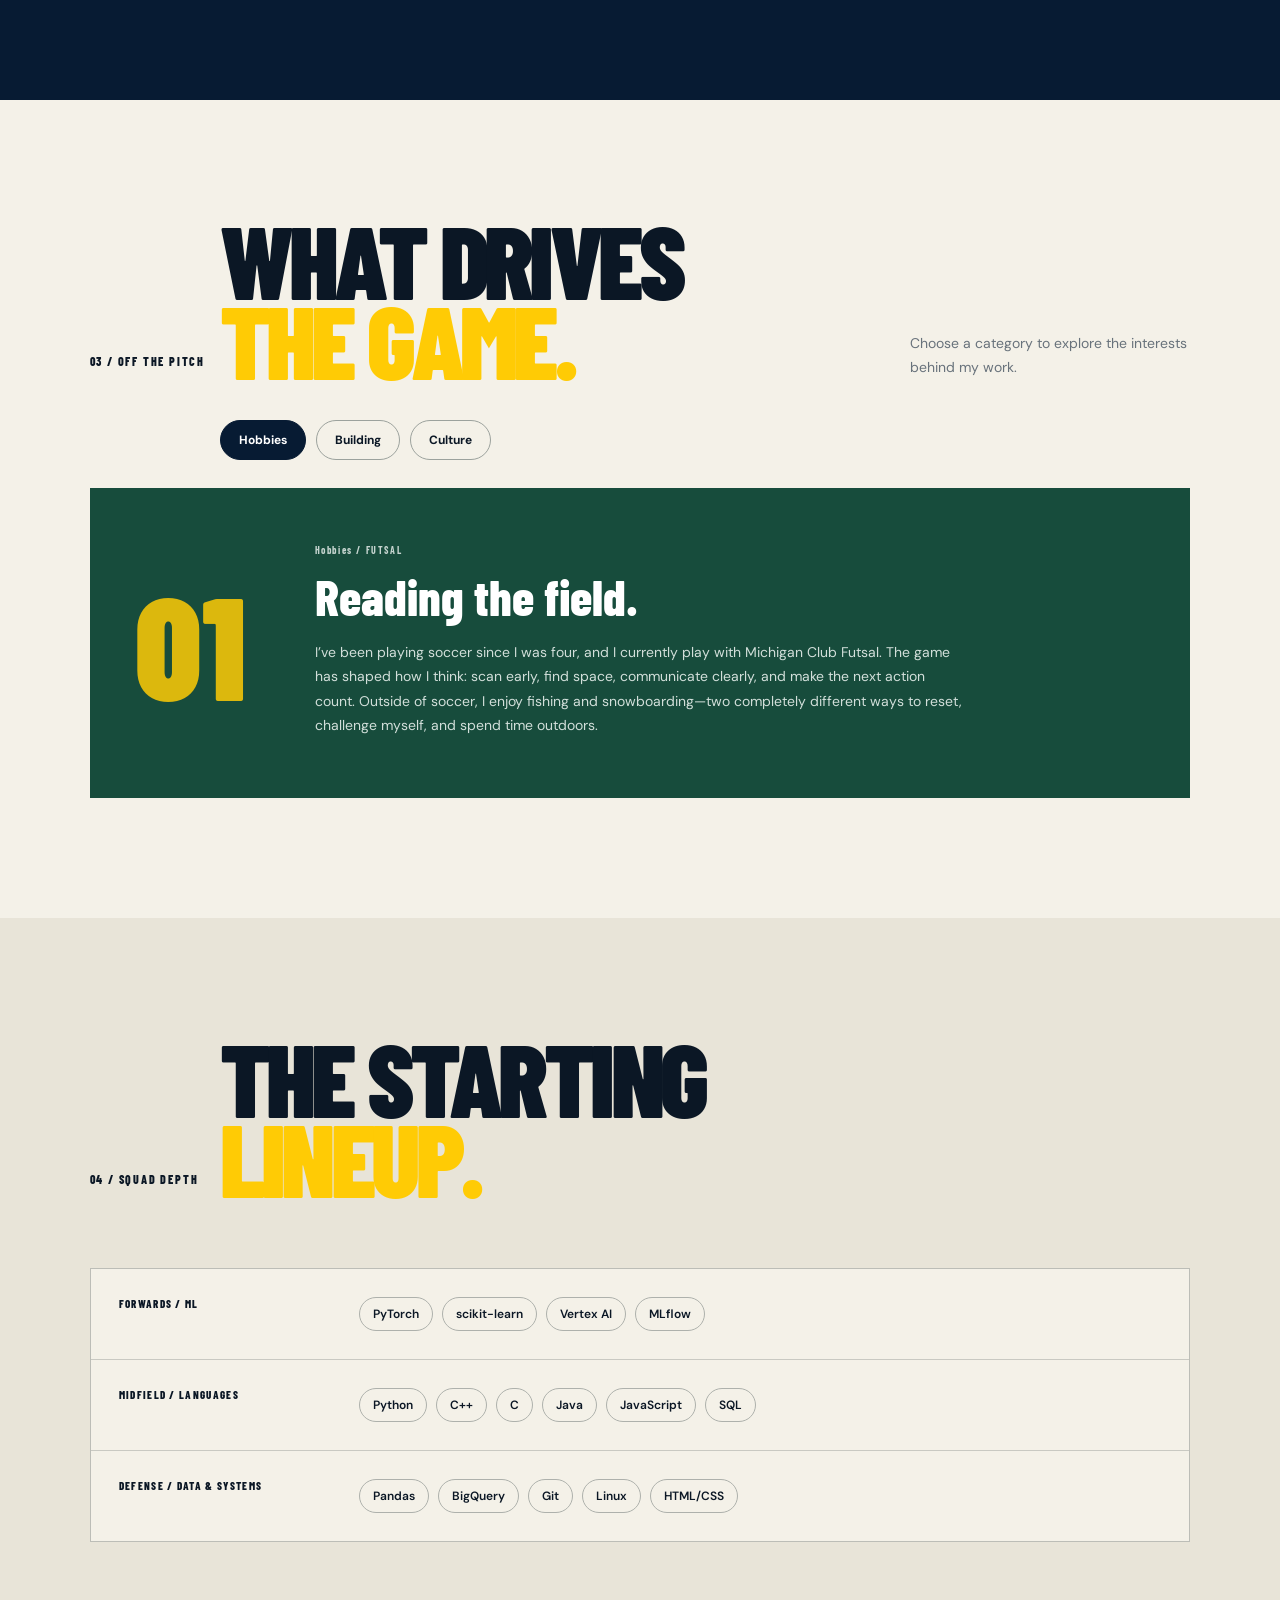
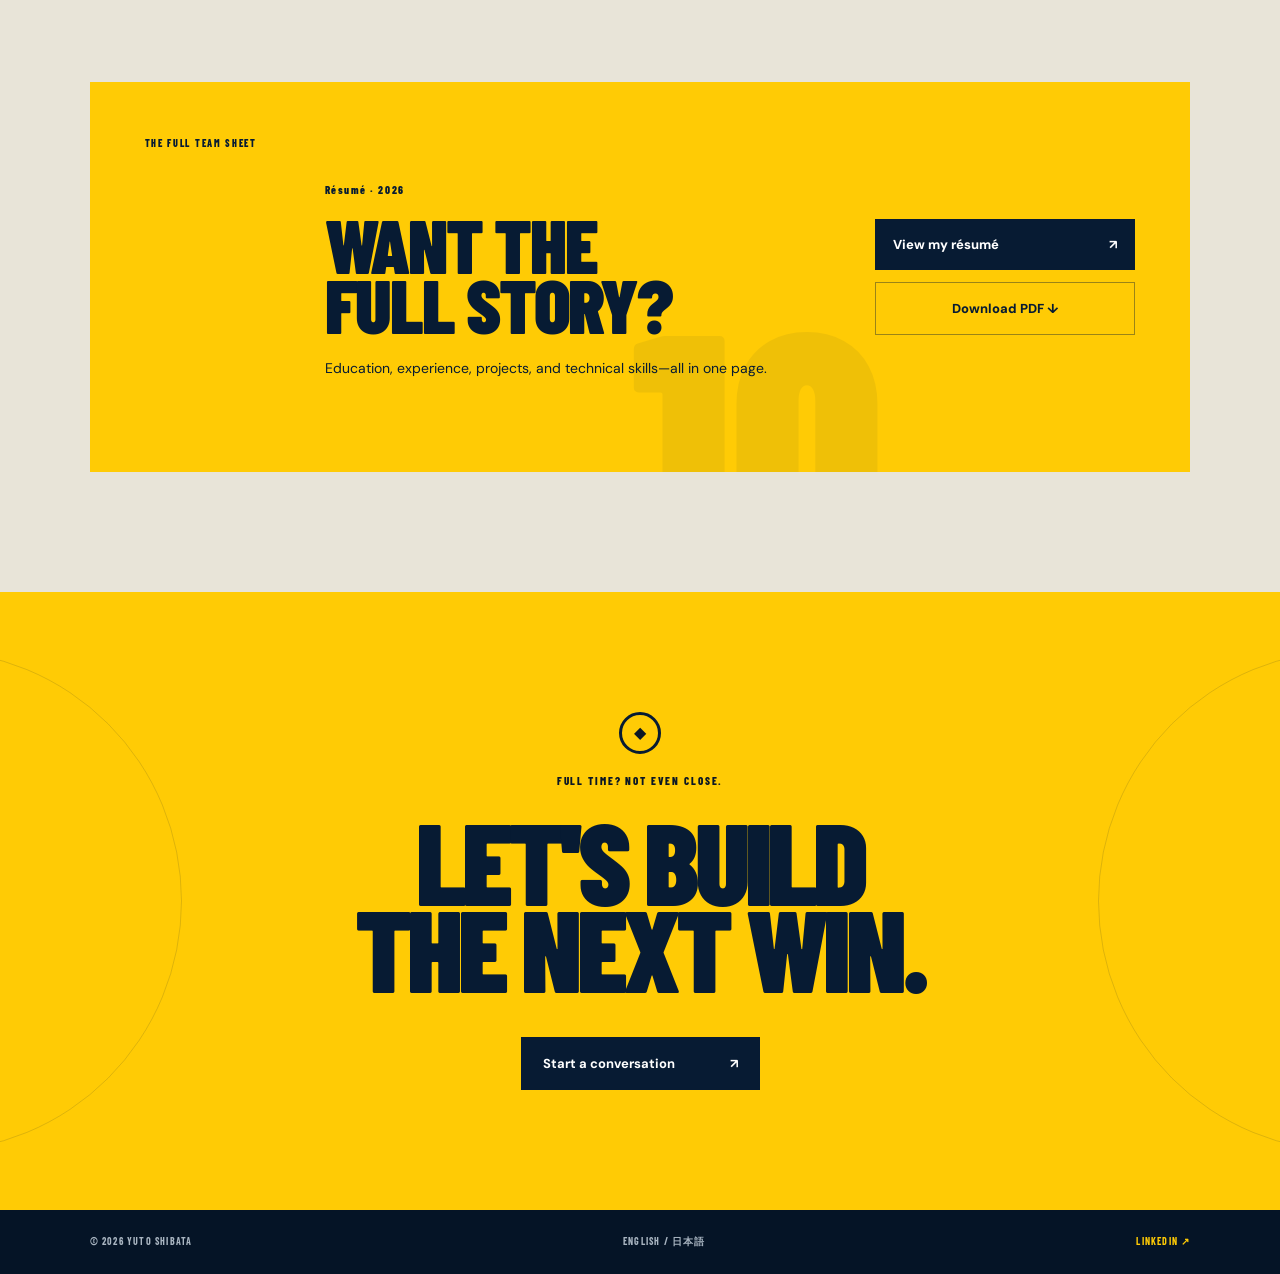
==== commit c7b1016a: "little tweak" ====
--- a/index.html
+++ b/index.html
@@ -59,7 +59,7 @@
     </section>
 
     <section class="section projects" id="projects">
-      <div class="section-heading light reveal"><p>02 / HIGHLIGHTS</p><h2>PROJECT<br><em>PLAYBOOK.</em></h2></div>
+      <div class="section-heading light reveal"><p>02 / HIGHLIGHTS</p><h2>PROJECT<br><em>PLAYBOOK.</em></h2><span>Click a project to view the full case study.</span></div>
       <div class="project-grid">
 
         <a href="projects/focusfeed.html"
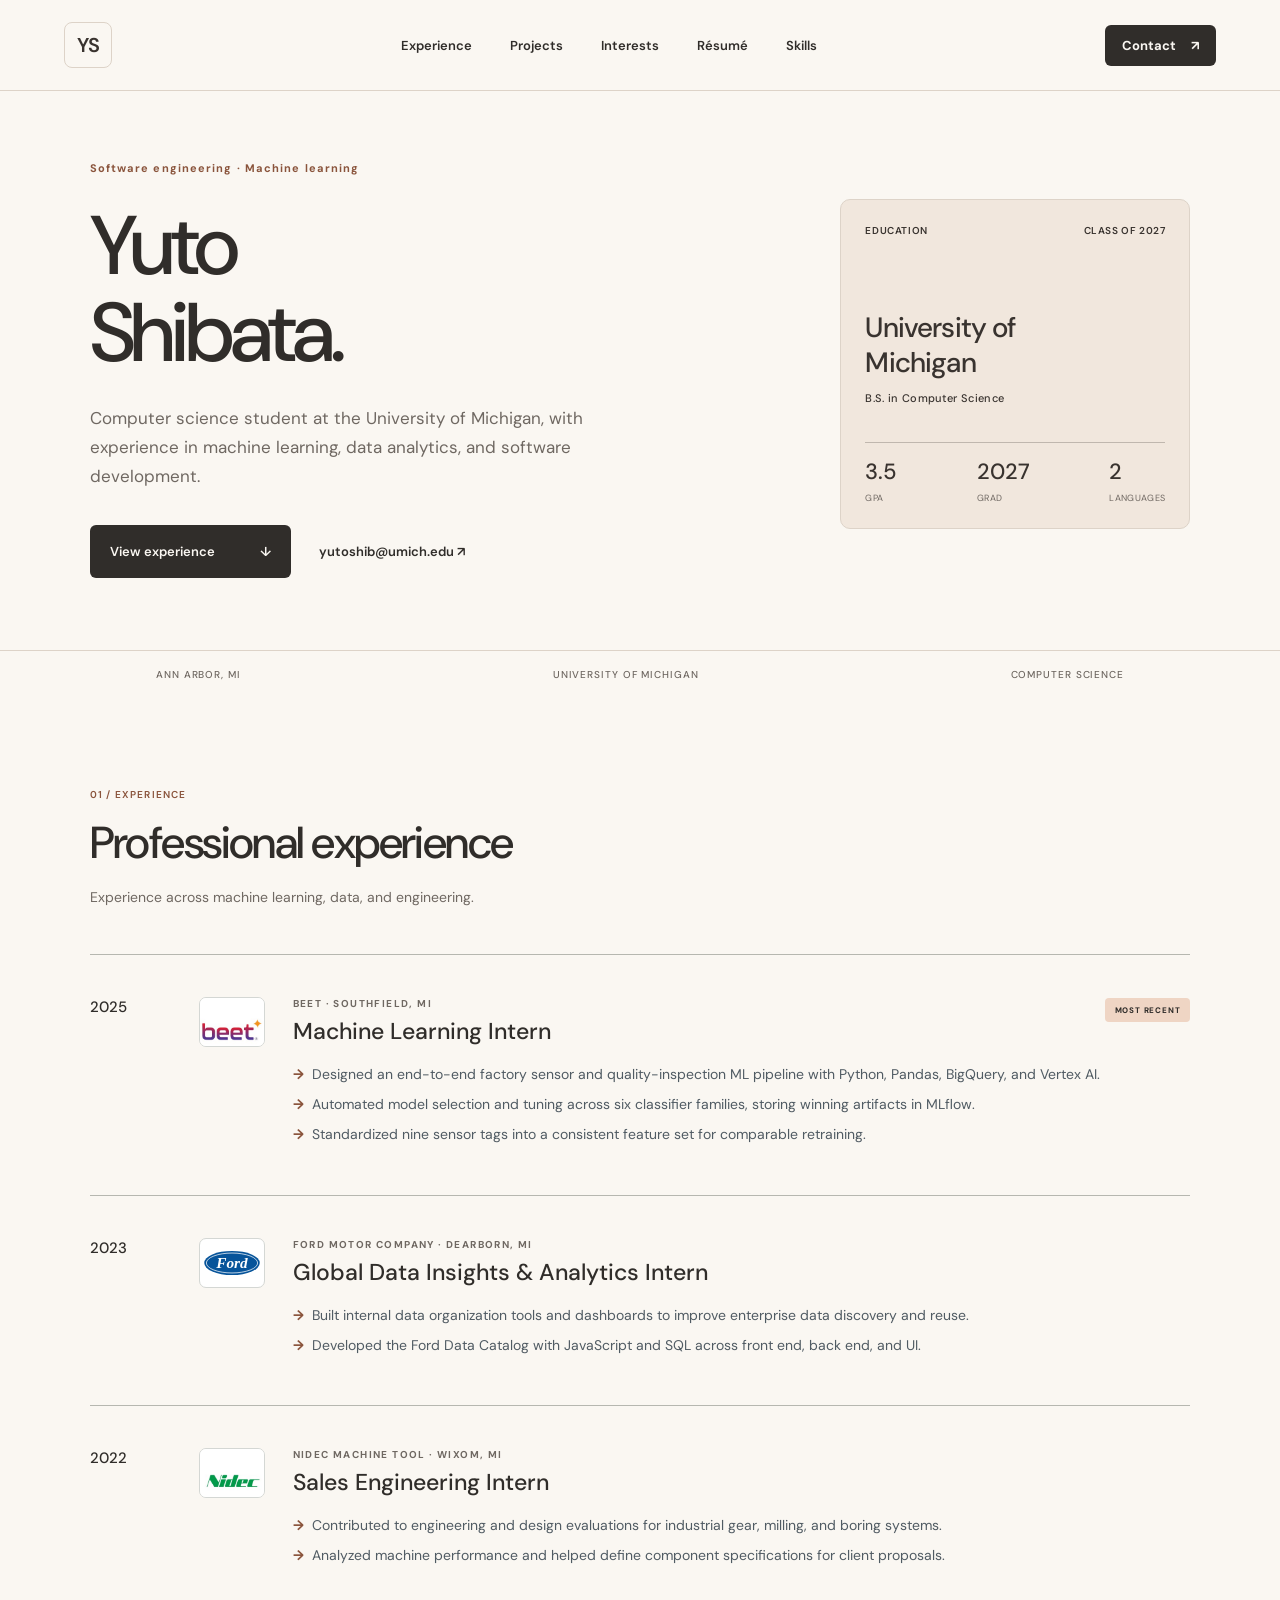
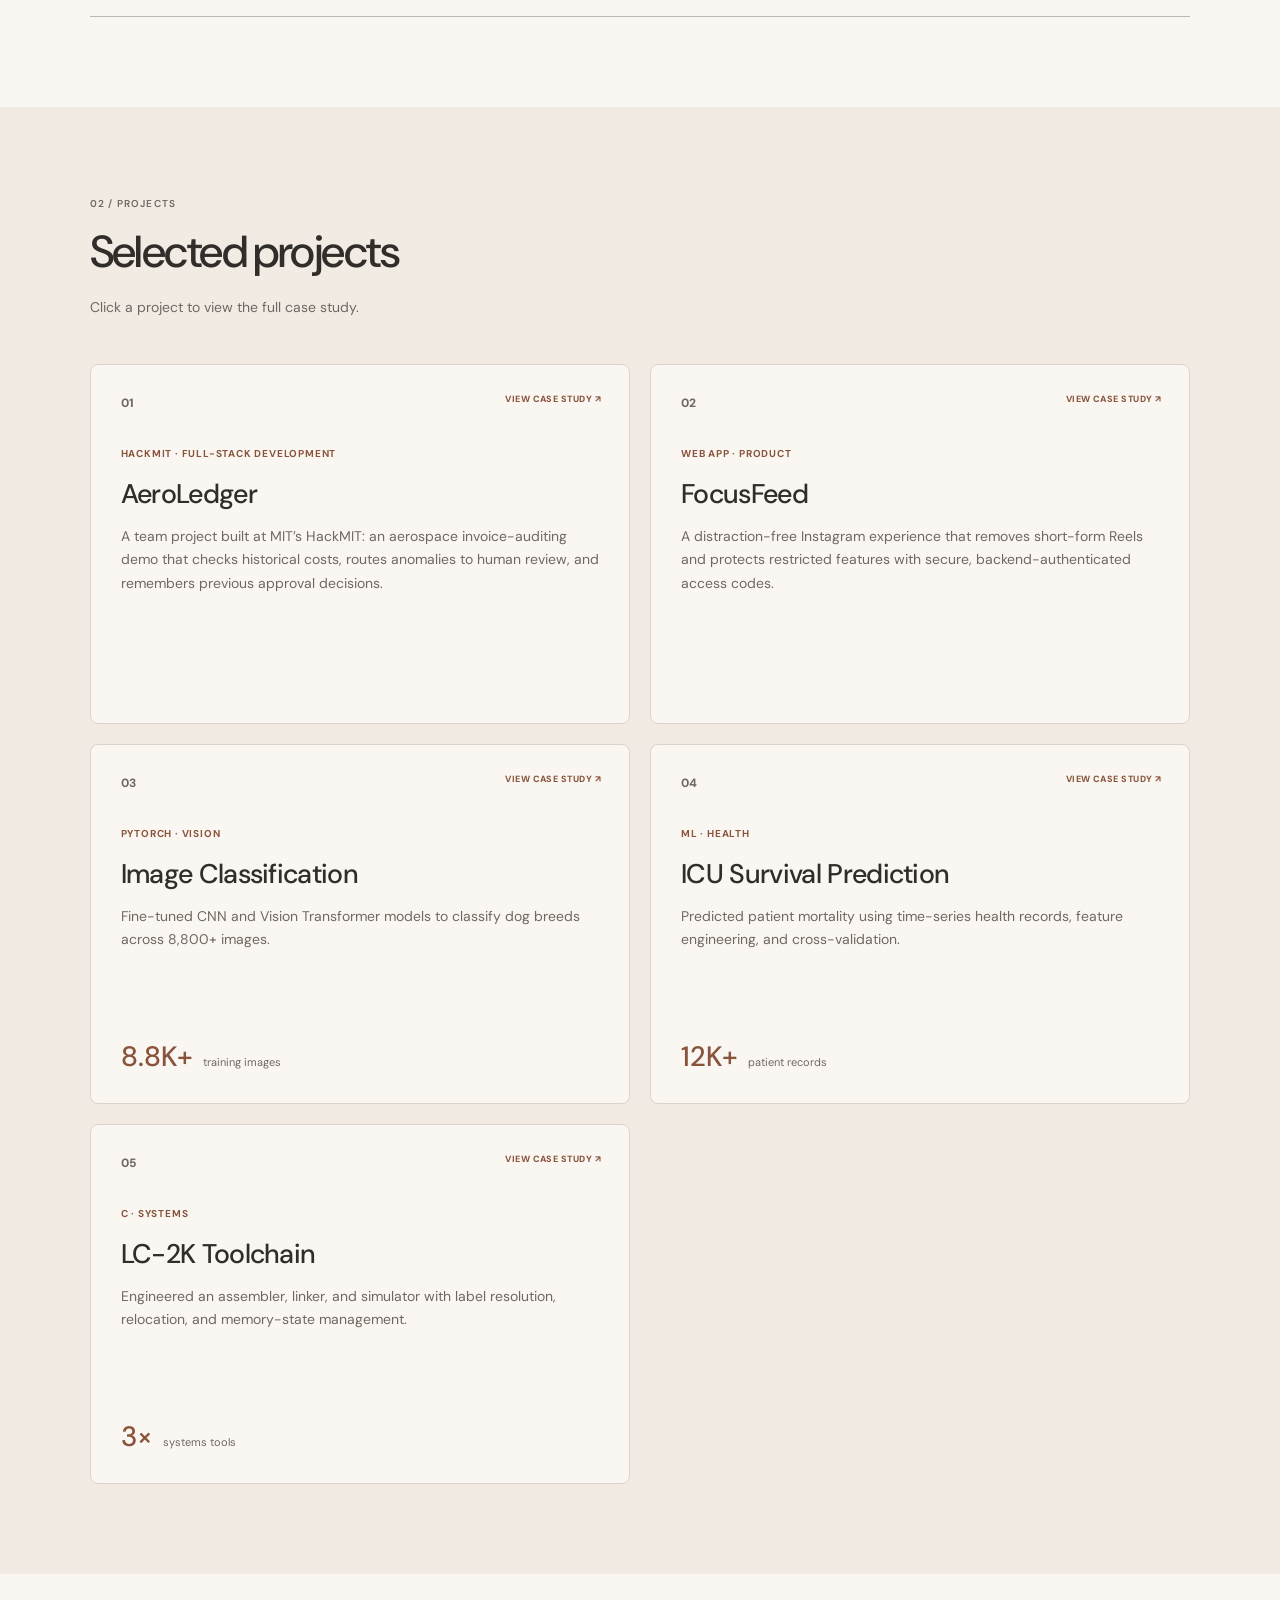
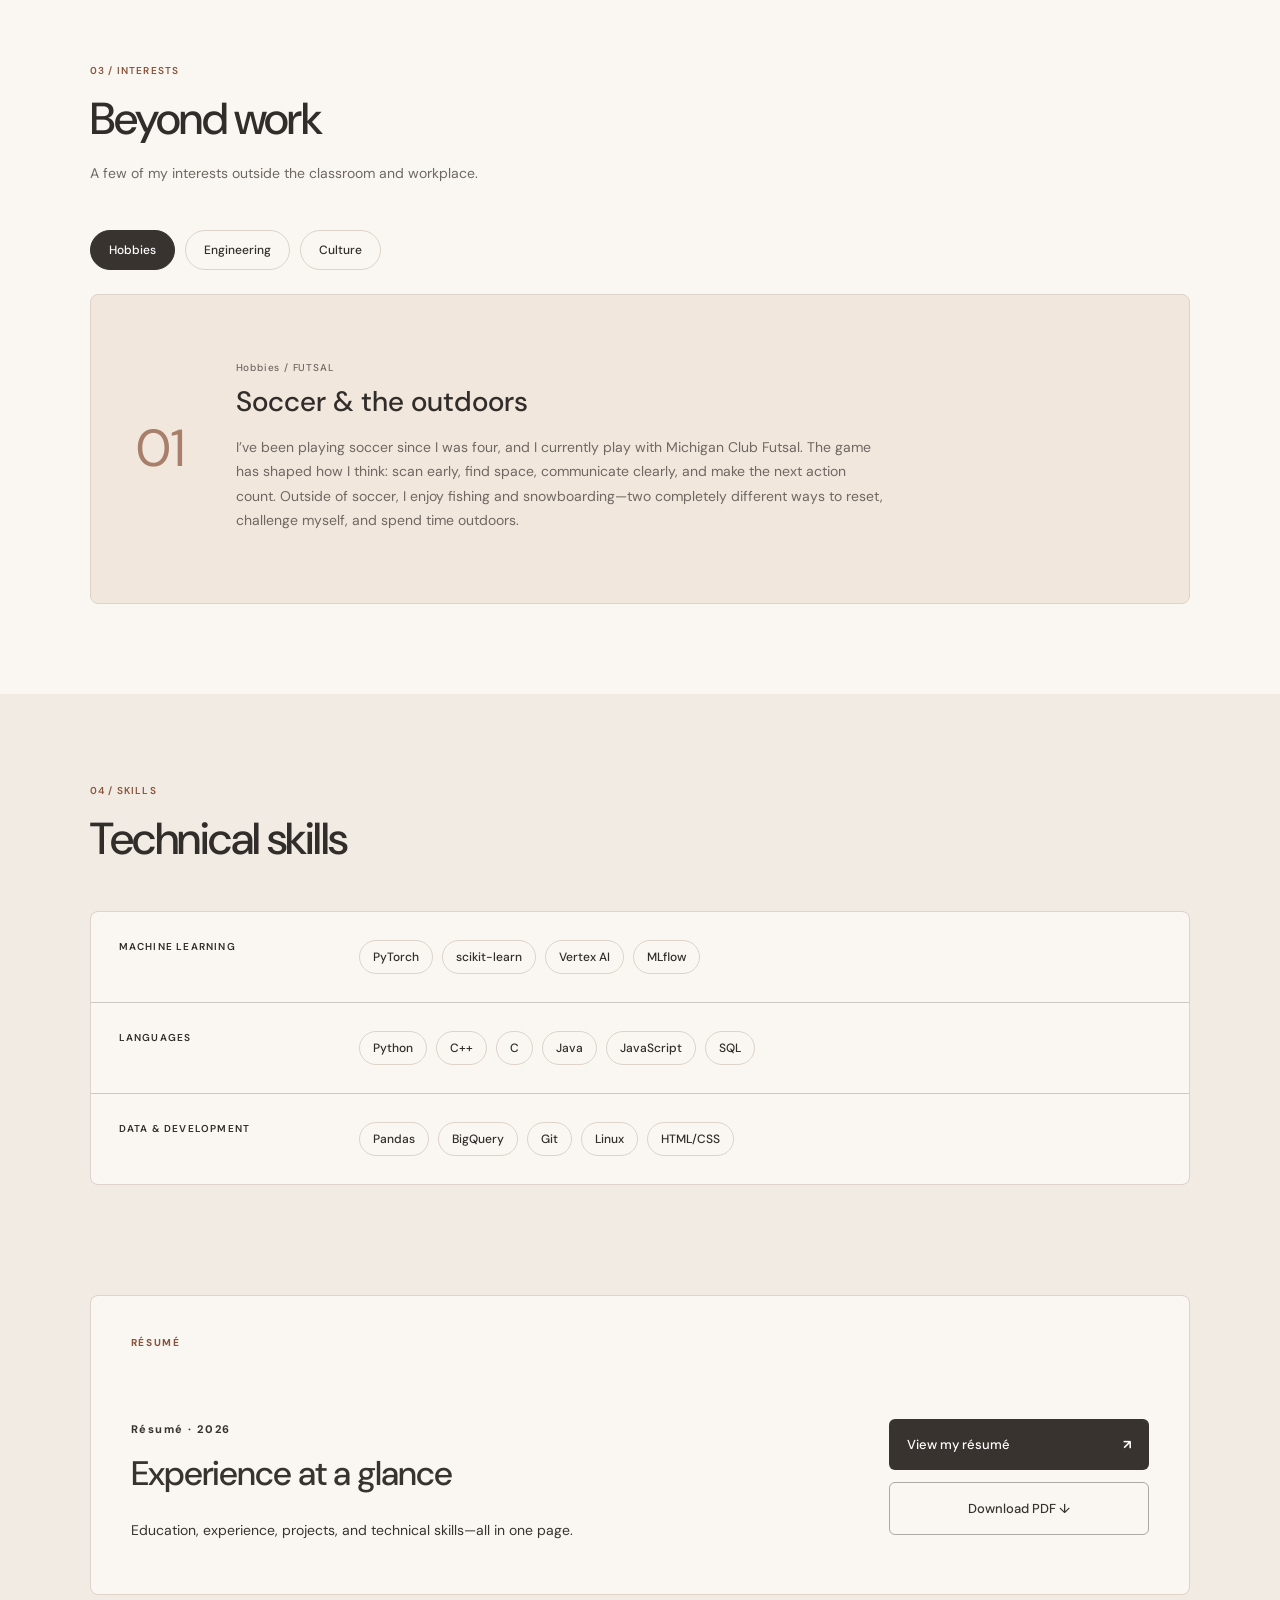
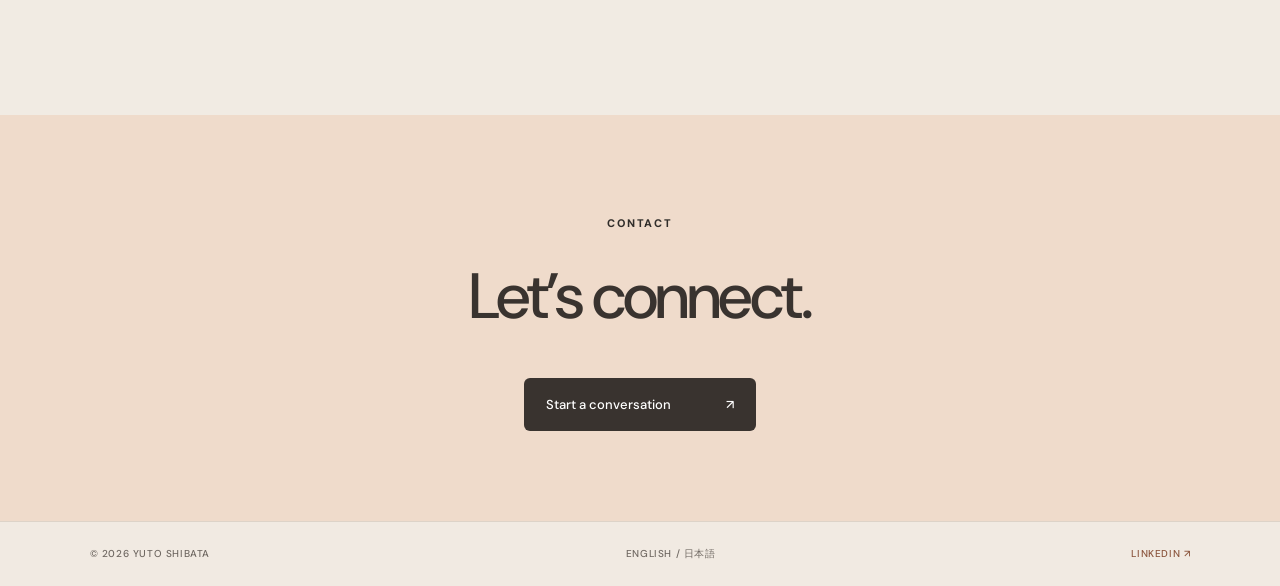
==== commit da47d7c3: "Changed to more buisness casual" ====
--- a/index.html
+++ b/index.html
@@ -4,11 +4,11 @@
   <meta charset="UTF-8">
   <meta name="viewport" content="width=device-width, initial-scale=1.0">
   <meta name="description" content="Yuto Shibata — computer science student and machine learning engineer.">
-  <title>Yuto Shibata | Matchday Portfolio</title>
+  <title>Yuto Shibata | Software & Machine Learning</title>
   <link rel="preconnect" href="https://fonts.googleapis.com">
   <link rel="preconnect" href="https://fonts.gstatic.com" crossorigin>
-  <link href="https://fonts.googleapis.com/css2?family=Barlow+Condensed:wght@500;600;700;800;900&family=DM+Sans:wght@400;500;600&display=swap" rel="stylesheet">
-  <link rel="stylesheet" href="styles.css?v=123">
+  <link href="https://fonts.googleapis.com/css2?family=DM+Sans:wght@400;500;600&display=swap" rel="stylesheet">
+  <link rel="stylesheet" href="styles.css?v=2">
   <link rel="stylesheet" href="interests.css">
 </head>
 <body>
@@ -17,54 +17,62 @@
     <nav>
       <a class="crest" href="#top" aria-label="Home"><span>YS</span></a>
       <div class="nav-links">
-        <a href="#experience">Career</a><a href="#projects">Projects</a><a href="#interests">Interests</a><a href="#resume">Résumé</a><a href="#skills">Squad</a>
+        <a href="#experience">Experience</a><a href="#projects">Projects</a><a href="#interests">Interests</a><a href="#resume">Résumé</a><a href="#skills">Skills</a>
       </div>
-      <a class="contact-pill" href="mailto:yutoshib@umich.edu">Let's talk <span>↗</span></a>
+      <a class="contact-pill" href="mailto:yutoshib@umich.edu">Contact <span>↗</span></a>
     </nav>
   </header>
 
   <main id="top">
     <section class="hero">
-      <div class="pitch-lines" aria-hidden="true"><div class="center-circle"></div></div>
       <div class="hero-copy reveal-left">
-        <p class="eyebrow"><span class="live-dot"></span> Available for the next challenge</p>
-        <h1>BUILDING<br><span>THE PLAY.</span></h1>
-        <p class="intro">I'm <strong>Yuto Shibata</strong> — a computer science student turning data, machine learning, and thoughtful engineering into products that perform.</p>
+        <p class="eyebrow">Software engineering · Machine learning</p>
+        <h1>Yuto<br><span>Shibata.</span></h1>
+        <p class="intro">Computer science student at the University of Michigan, with experience in machine learning, data analytics, and software development.</p>
         <div class="hero-actions">
-          <a class="primary-btn" href="#experience">View career <span>↓</span></a>
+          <a class="primary-btn" href="#experience">View experience <span>↓</span></a>
           <a class="text-btn" href="mailto:yutoshib@umich.edu">yutoshib@umich.edu ↗</a>
         </div>
       </div>
 
       <aside class="player-card reveal-right">
-        <div class="card-top"><span>PLAYER PROFILE</span><span class="season">26/27</span></div>
-        <div class="number">10</div>
-        <div class="player-info"><h2>YUTO<br>SHIBATA</h2><p>CS · ML · SOFTWARE</p></div>
+        <div class="card-top"><span>EDUCATION</span><span class="season">CLASS OF 2027</span></div>
+
+        <div class="player-info"><h2>University of<br>Michigan</h2><p>B.S. in Computer Science</p></div>
         <div class="stats">
-          <div><strong>3.5</strong><span>GPA</span></div><div><strong>2027</strong><span>GRAD</span></div><div><strong>2</strong><span>LANG</span></div>
+          <div><strong>3.5</strong><span>GPA</span></div><div><strong>2027</strong><span>GRAD</span></div><div><strong>2</strong><span>LANGUAGES</span></div>
         </div>
       </aside>
       <div class="score-strip"><span>ANN ARBOR, MI</span><span>UNIVERSITY OF MICHIGAN</span><span>COMPUTER SCIENCE</span></div>
     </section>
 
-    <section class="ticker" aria-label="Core technologies"><div>PYTHON <i>◆</i> PYTORCH <i>◆</i> BIGQUERY <i>◆</i> JAVASCRIPT <i>◆</i> VERTEX AI <i>◆</i> C++ <i>◆</i> PYTHON <i>◆</i> PYTORCH <i>◆</i></div></section>
 
     <section class="section career" id="experience">
-      <div class="section-heading reveal"><p>01 / CAREER</p><h2>THE MATCH<br><em>HISTORY.</em></h2><span>Experience across machine learning, data, and engineering.</span></div>
+      <div class="section-heading reveal"><p>01 / EXPERIENCE</p><h2>Professional experience</h2><span>Experience across machine learning, data, and engineering.</span></div>
       <div class="timeline">
-        <article class="job active reveal-left"><div class="year">2025</div><div class="club-mark beet"><img src="assets/beet-linkedin.png" alt="BEET AI logo"></div><div class="job-body"><p>BEET · SOUTHFIELD, MI</p><h3>Machine Learning Intern</h3><ul><li>Designed an end-to-end factory sensor and quality-inspection ML pipeline with Python, Pandas, BigQuery, and Vertex AI.</li><li>Automated model selection and tuning across six classifier families, storing winning artifacts in MLflow.</li><li>Standardized nine sensor tags into a consistent feature set for comparable retraining.</li></ul></div><span class="status">LATEST SIGNING</span></article>
+        <article class="job active reveal-left"><div class="year">2025</div><div class="club-mark beet"><img src="assets/beet-linkedin.png" alt="BEET AI logo"></div><div class="job-body"><p>BEET · SOUTHFIELD, MI</p><h3>Machine Learning Intern</h3><ul><li>Designed an end-to-end factory sensor and quality-inspection ML pipeline with Python, Pandas, BigQuery, and Vertex AI.</li><li>Automated model selection and tuning across six classifier families, storing winning artifacts in MLflow.</li><li>Standardized nine sensor tags into a consistent feature set for comparable retraining.</li></ul></div><span class="status">MOST RECENT</span></article>
         <article class="job reveal-right"><div class="year">2023</div><div class="club-mark ford"><img src="assets/ford-logo.svg" alt="Ford logo"></div><div class="job-body"><p>FORD MOTOR COMPANY · DEARBORN, MI</p><h3>Global Data Insights & Analytics Intern</h3><ul><li>Built internal data organization tools and dashboards to improve enterprise data discovery and reuse.</li><li>Developed the Ford Data Catalog with JavaScript and SQL across front end, back end, and UI.</li></ul></div></article>
         <article class="job reveal-left"><div class="year">2022</div><div class="club-mark nidec"><img src="assets/nidec-linkedin.png" alt="Nidec Corporation logo"></div><div class="job-body"><p>NIDEC MACHINE TOOL · WIXOM, MI</p><h3>Sales Engineering Intern</h3><ul><li>Contributed to engineering and design evaluations for industrial gear, milling, and boring systems.</li><li>Analyzed machine performance and helped define component specifications for client proposals.</li></ul></div></article>
       </div>
     </section>
 
     <section class="section projects" id="projects">
-      <div class="section-heading light reveal"><p>02 / HIGHLIGHTS</p><h2>PROJECT<br><em>PLAYBOOK.</em></h2><span>Click a project to view the full case study.</span></div>
+      <div class="section-heading light reveal"><p>02 / PROJECTS</p><h2>Selected projects</h2><span>Click a project to view the full case study.</span></div>
       <div class="project-grid">
+        <a href="projects/aeroledger.html" class="project featured reveal-scale project-link">
+          <div class="project-num">01</div>
+          <div class="tag">HACKMIT · FULL-STACK DEVELOPMENT</div>
+          <h3>AeroLedger</h3>
+          <p>A team project built at MIT’s HackMIT: an aerospace invoice-auditing demo
+            that checks historical costs, routes anomalies to human review, and
+            remembers previous approval decisions.</p>
+          <span class="project-open">VIEW CASE STUDY ↗</span>
+        </a>
+
 
         <a href="projects/focusfeed.html"
-          class="project featured reveal-scale project-link">
-          <div class="project-num">01</div>
+          class="project reveal-scale project-link">
+          <div class="project-num">02</div>
           <div class="tag">WEB APP · PRODUCT</div>
           <h3>FocusFeed</h3>
           <p>
@@ -73,17 +81,14 @@
             backend-authenticated access codes.
           </p>
 
-          <div class="formation">
-            <span></span><span></span><span></span>
-            <span></span><span></span>
-          </div>
+
 
           <span class="project-open">VIEW CASE STUDY ↗</span>
         </a>
 
         <a href="projects/image-classification.html"
           class="project reveal-scale project-link">
-          <div class="project-num">02</div>
+          <div class="project-num">03</div>
           <div class="tag">PYTORCH · VISION</div>
           <h3>Image Classification</h3>
           <p>
@@ -99,7 +104,7 @@
 
         <a href="projects/icu-survival.html"
           class="project reveal project-link">
-          <div class="project-num">03</div>
+          <div class="project-num">04</div>
           <div class="tag">ML · HEALTH</div>
           <h3>ICU Survival Prediction</h3>
           <p>
@@ -115,7 +120,7 @@
 
         <a href="projects/lc2k.html"
           class="project reveal project-link">
-          <div class="project-num">04</div>
+          <div class="project-num">05</div>
           <div class="tag">C · SYSTEMS</div>
           <h3>LC-2K Toolchain</h3>
           <p>
@@ -133,32 +138,32 @@
     </section>
 
     <section class="section interests" id="interests">
-      <div class="section-heading reveal"><p>03 / OFF THE PITCH</p><h2>WHAT DRIVES<br><em>THE GAME.</em></h2><span>Choose a category to explore the interests behind my work.</span></div>
+      <div class="section-heading reveal"><p>03 / INTERESTS</p><h2>Beyond work</h2><span>A few of my interests outside the classroom and workplace.</span></div>
       <div class="interest-controls reveal" role="tablist" aria-label="Interest categories">
         <button class="interest-btn active" data-interest="hobbies" role="tab" aria-selected="true">Hobbies</button>
-        <button class="interest-btn" data-interest="building" role="tab" aria-selected="false">Building</button>
+        <button class="interest-btn" data-interest="building" role="tab" aria-selected="false">Engineering</button>
         <button class="interest-btn" data-interest="culture" role="tab" aria-selected="false">Culture</button>
       </div>
       <div class="interest-stage reveal" aria-live="polite">
         <div class="interest-number">01</div>
-        <div><p class="interest-label">Hobbies / FUTSAL</p><h3>Reading the field.</h3><p class="interest-copy">I’ve been playing soccer since I was four, and I currently play with Michigan Club Futsal. The game has shaped how I think: scan early, find space, communicate clearly, and make the next action count. Outside of soccer, I enjoy fishing and snowboarding—two completely different ways to reset, challenge myself, and spend time outdoors.
+        <div><p class="interest-label">Hobbies / FUTSAL</p><h3>Soccer & the outdoors</h3><p class="interest-copy">I’ve been playing soccer since I was four, and I currently play with Michigan Club Futsal. The game has shaped how I think: scan early, find space, communicate clearly, and make the next action count. Outside of soccer, I enjoy fishing and snowboarding—two completely different ways to reset, challenge myself, and spend time outdoors.
 </p></div>
       </div>
     </section>
 
     <section class="section skills" id="skills">
-      <div class="section-heading reveal"><p>04 / SQUAD DEPTH</p><h2>THE STARTING<br><em>LINEUP.</em></h2></div>
+      <div class="section-heading reveal"><p>04 / SKILLS</p><h2>Technical skills</h2></div>
       <div class="skills-board reveal">
-        <div class="skill-group"><span>FORWARDS / ML</span><div><b>PyTorch</b><b>scikit-learn</b><b>Vertex AI</b><b>MLflow</b></div></div>
-        <div class="skill-group"><span>MIDFIELD / LANGUAGES</span><div><b>Python</b><b>C++</b><b>C</b><b>Java</b><b>JavaScript</b><b>SQL</b></div></div>
-        <div class="skill-group"><span>DEFENSE / DATA & SYSTEMS</span><div><b>Pandas</b><b>BigQuery</b><b>Git</b><b>Linux</b><b>HTML/CSS</b></div></div>
+        <div class="skill-group"><span>MACHINE LEARNING</span><div><b>PyTorch</b><b>scikit-learn</b><b>Vertex AI</b><b>MLflow</b></div></div>
+        <div class="skill-group"><span>LANGUAGES</span><div><b>Python</b><b>C++</b><b>C</b><b>Java</b><b>JavaScript</b><b>SQL</b></div></div>
+        <div class="skill-group"><span>DATA & DEVELOPMENT</span><div><b>Pandas</b><b>BigQuery</b><b>Git</b><b>Linux</b><b>HTML/CSS</b></div></div>
       </div>
     </section>
 
     <section class="resume-section" id="resume">
       <div class="resume-card reveal-scale">
-        <div class="resume-kicker">THE FULL TEAM SHEET</div>
-        <div class="resume-copy"><p>Résumé · 2026</p><h2>Want the<br>full story?</h2><span>Education, experience, projects, and technical skills—all in one page.</span></div>
+        <div class="resume-kicker">RÉSUMÉ</div>
+        <div class="resume-copy"><p>Résumé · 2026</p><h2>Experience at a glance</h2><span>Education, experience, projects, and technical skills—all in one page.</span></div>
         <div class="resume-actions">
           <a class="resume-primary" href="Resume_2026.pdf" target="_blank" rel="noreferrer">View my résumé <b>↗</b></a>
           <a class="resume-download" href="Resume_2026.pdf" download>Download PDF ↓</a>
@@ -167,7 +172,7 @@
     </section>
 
     <section class="final-cta">
-      <div class="ball" aria-hidden="true">◆</div><p>FULL TIME? NOT EVEN CLOSE.</p><h2>LET'S BUILD<br>THE NEXT WIN.</h2><a href="mailto:yutoshib@umich.edu">Start a conversation <span>↗</span></a>
+      <p>CONTACT</p><h2>Let’s connect.</h2><a href="mailto:yutoshib@umich.edu">Start a conversation <span>↗</span></a>
     </section>
   </main>
   <footer><span>© 2026 YUTO SHIBATA</span><span>ENGLISH / 日本語</span><a href="https://linkedin.com/in/yuto-shib" target="_blank" rel="noreferrer">LINKEDIN ↗</a></footer>
@@ -178,6 +183,6 @@
   >
     ⚽
   </div>
-  <script src="script.js?v=123"></script>
+  <script src="script.js?v=2"></script>
 </body>
 </html>
--- a/styles.css
+++ b/styles.css
@@ -1,10 +1,10 @@
 :root {
-  --navy: #071b33;
-  --maize: #ffcb05;
-  --cream: #f4f1e8;
-  --green: #174c3c;
-  --ink: #0b1725;
-  --muted: #68727b;
+  --navy: #39332f;
+  --maize: #efd5c4;
+  --cream: #faf7f2;
+  --green: #eee5dc;
+  --ink: #302d2a;
+  --muted: #6f6862;
 }
 
 * {
@@ -78,7 +78,7 @@
 }
 
 .crest span {
-  font: 900 20px "Barlow Condensed";
+  font: 900 20px "DM Sans", sans-serif;
 }
 
 .nav-links {
@@ -215,7 +215,7 @@
 
   border-radius: 50%;
   background: var(--maize);
-  box-shadow: 0 0 0 5px #ffcb0522;
+  box-shadow: 0 0 0 5px #efd5c422;
 
   animation: livePulse 2s ease-in-out infinite;
 }
@@ -223,11 +223,11 @@
 @keyframes livePulse {
   0%,
   100% {
-    box-shadow: 0 0 0 5px #ffcb0522;
+    box-shadow: 0 0 0 5px #efd5c422;
   }
 
   50% {
-    box-shadow: 0 0 0 10px #ffcb050b;
+    box-shadow: 0 0 0 10px #efd5c40b;
   }
 }
 
@@ -236,7 +236,7 @@
 .section-heading h2,
 .final-cta h2 {
   margin: 28px 0;
-  font: 900 clamp(70px, 10vw, 150px) / 0.76 "Barlow Condensed";
+  font: 900 clamp(70px, 10vw, 150px) / 0.76 "DM Sans", sans-serif;
   letter-spacing: -0.045em;
 }
 
@@ -248,7 +248,7 @@
 
 .intro {
   max-width: 560px;
-  color: #d9e0e8;
+  color: #6f6862;
   font-size: 17px;
   line-height: 1.7;
 }
@@ -290,13 +290,13 @@
   color: var(--navy);
 
   transform: rotate(2deg);
-  box-shadow: 18px 22px 0 #020d1b;
+  box-shadow: 18px 22px 0 #e5d9cd;
 }
 
 .card-top {
   display: flex;
   justify-content: space-between;
-  font: 700 12px "Barlow Condensed";
+  font: 700 12px "DM Sans", sans-serif;
   letter-spacing: 0.12em;
 }
 
@@ -310,7 +310,7 @@
   right: 17px;
   top: 50px;
 
-  font: 900 190px / 0.9 "Barlow Condensed";
+  font: 900 190px / 0.9 "DM Sans", sans-serif;
   letter-spacing: -0.08em;
   opacity: 0.12;
 }
@@ -323,11 +323,11 @@
 
 .player-info h2 {
   margin: 0;
-  font: 900 58px / 0.78 "Barlow Condensed";
+  font: 900 58px / 0.78 "DM Sans", sans-serif;
 }
 
 .player-info p {
-  font: 700 11px "Barlow Condensed";
+  font: 700 11px "DM Sans", sans-serif;
   letter-spacing: 0.16em;
 }
 
@@ -341,7 +341,7 @@
   justify-content: space-between;
 
   padding-top: 14px;
-  border-top: 1px solid #071b3344;
+  border-top: 1px solid #39332f44;
 }
 
 .stats div {
@@ -350,7 +350,7 @@
 }
 
 .stats strong {
-  font: 800 23px "Barlow Condensed";
+  font: 800 23px "DM Sans", sans-serif;
 }
 
 .stats span {
@@ -376,9 +376,9 @@
   align-items: center;
   justify-content: space-around;
 
-  background: #051426;
-
-  font: 700 10px "Barlow Condensed";
+  background: #f1eae2;
+
+  font: 700 10px "DM Sans", sans-serif;
   letter-spacing: 0.18em;
 }
 
@@ -390,7 +390,7 @@
 }
 
 .ticker div {
-  font: 800 18px "Barlow Condensed";
+  font: 800 18px "DM Sans", sans-serif;
   letter-spacing: 0.08em;
   animation: marquee 22s linear infinite;
 }
@@ -424,7 +424,7 @@
 }
 
 .section-heading > p {
-  font: 800 12px "Barlow Condensed";
+  font: 800 12px "DM Sans", sans-serif;
   letter-spacing: 0.15em;
 }
 
@@ -441,7 +441,10 @@
 }
 
 .section-heading.light > p {
-  color: #b9c4d0;
+  color: #6f6862;
+}
+.section-heading.light > span {
+  color: #6f6862;
 }
 
 
@@ -470,7 +473,7 @@
 }
 
 .year {
-  font: 800 20px "Barlow Condensed";
+  font: 800 20px "DM Sans", sans-serif;
 }
 
 .club-mark {
@@ -484,7 +487,7 @@
   background: var(--green);
   color: white;
 
-  font: 900 23px "Barlow Condensed";
+  font: 900 23px "DM Sans", sans-serif;
 }
 
 .club-mark.ford {
@@ -498,13 +501,13 @@
 .job-body p {
   margin: 0;
   color: var(--muted);
-  font: 700 10px "Barlow Condensed";
+  font: 700 10px "DM Sans", sans-serif;
   letter-spacing: 0.14em;
 }
 
 .job-body h3 {
   margin: 6px 0 16px;
-  font: 800 33px "Barlow Condensed";
+  font: 800 33px "DM Sans", sans-serif;
 }
 
 .job-body ul {
@@ -535,7 +538,7 @@
 
   background: var(--maize);
 
-  font: 800 9px "Barlow Condensed";
+  font: 800 9px "DM Sans", sans-serif;
   letter-spacing: 0.1em;
 }
 
@@ -588,8 +591,8 @@
 }
 
 .project-num {
-  color: #aeb9c6;
-  font: 800 12px "Barlow Condensed";
+  color: #6f6862;
+  font: 800 12px "DM Sans", sans-serif;
 }
 
 .tag {
@@ -599,18 +602,18 @@
 
   background: #ffffff12;
 
-  font: 700 9px "Barlow Condensed";
+  font: 700 9px "DM Sans", sans-serif;
   letter-spacing: 0.15em;
 }
 
 .project h3 {
   margin: 14px 0 8px;
-  font: 800 43px "Barlow Condensed";
+  font: 800 43px "DM Sans", sans-serif;
 }
 
 .project p {
   max-width: 570px;
-  color: #bcc7d1;
+  color: #6f6862;
   font-size: 13px;
   line-height: 1.7;
 }
@@ -624,7 +627,7 @@
 
   color: var(--maize);
 
-  font: 800 9px "Barlow Condensed";
+  font: 800 9px "DM Sans", sans-serif;
   letter-spacing: 0.13em;
 
   opacity: 0;
@@ -653,11 +656,11 @@
 
 .metric strong {
   color: var(--maize);
-  font: 800 42px "Barlow Condensed";
+  font: 800 42px "DM Sans", sans-serif;
 }
 
 .metric span {
-  color: #aeb9c6;
+  color: #6f6862;
   font-size: 10px;
 }
 
@@ -759,7 +762,7 @@
    ========================================================= */
 
 .skills {
-  background: #e8e4d8;
+  background: #f1ebe3;
 }
 
 .skills-board {
@@ -781,7 +784,7 @@
 }
 
 .skill-group > span {
-  font: 800 11px "Barlow Condensed";
+  font: 800 11px "DM Sans", sans-serif;
   letter-spacing: 0.12em;
 }
 
@@ -837,7 +840,7 @@
   width: 500px;
   height: 500px;
 
-  border: 1px solid #071b3322;
+  border: 1px solid #39332f22;
   border-radius: 50%;
 
   transform: translateY(-50%);
@@ -852,7 +855,7 @@
 }
 
 .final-cta p {
-  font: 800 11px "Barlow Condensed";
+  font: 800 11px "DM Sans", sans-serif;
   letter-spacing: 0.17em;
 }
 
@@ -1081,10 +1084,10 @@
 
   padding: 25px 7vw;
 
-  background: #051426;
-  color: #a9b5c1;
-
-  font: 700 10px "Barlow Condensed";
+  background: #f1eae2;
+  color: #6f6862;
+
+  font: 700 10px "DM Sans", sans-serif;
   letter-spacing: 0.12em;
 }
 
@@ -1249,4 +1252,81 @@
   .transition-ball {
     display: none;
   }
-}+}
+/* Warm neutral portfolio layout. */
+:root { --accent: #8a543c; --line: #ddd3c8; }
+body { overflow-x: hidden; }
+.grain { display: none; }
+.nav-wrap { color: var(--ink); border-bottom: 1px solid var(--line); }
+.crest { clip-path: none; height: 46px; border-radius: 8px; background: transparent; border: 1px solid var(--line); }
+.crest span { font-weight: 600; }
+.contact-pill { background: var(--ink); color: var(--cream); border-radius: 6px; }
+.hero { height: auto; min-height: 680px; background: var(--cream); color: var(--ink); padding-bottom: 120px; gap: 6vw; grid-template-columns: 1.2fr 0.8fr; }
+.hero::after { display: none; }
+.eyebrow { color: var(--accent); font-size: 11px; letter-spacing: .1em; }
+.hero h1 { font-size: clamp(56px, 6.5vw, 90px); font-weight: 500; line-height: 1.04; letter-spacing: -.05em; }
+.hero h1 span { color: var(--ink); }
+.intro { font-size: 17px; }
+.primary-btn { background: var(--ink); color: var(--cream); border-radius: 6px; font-weight: 600; }
+.player-card { height: 330px; width: 350px; max-width: 100%; border: 1px solid var(--line); border-radius: 10px; background: #f1e7dd; box-shadow: none; transform: none; }
+.player-card.reveal-right, .player-card.reveal-right.visible { transform: none; }
+.card-top { font-size: 10px; font-weight: 600; letter-spacing: .06em; gap: 12px; align-items: center; }
+.season { border: 0; padding: 0; }
+.player-info { bottom: 112px; }
+.player-info h2 { font-size: 28px; line-height: 1.25; font-weight: 500; letter-spacing: -.03em; }
+.player-info p { font-size: 11px; letter-spacing: .03em; font-weight: 500; }
+.stats strong { font-size: 22px; font-weight: 500; }
+.stats span { margin-top: 6px; color: var(--muted); letter-spacing: .04em; }
+.score-strip { background: transparent; border-top: 1px solid var(--line); color: var(--muted); font-size: 10px; font-weight: 500; letter-spacing: .09em; }
+.section { padding: 90px 7vw; }
+.section-heading { grid-template-columns: 1fr; gap: 16px; margin-bottom: 44px; }
+.section-heading > p { color: var(--accent); font-size: 10px; font-weight: 600; margin: 0; letter-spacing: .12em; }
+.section-heading h2 { font-size: clamp(30px, 3.5vw, 46px); line-height: 1.2; font-weight: 500; letter-spacing: -.035em; }
+.section-heading > span { max-width: 540px; }
+.job { grid-template-columns: 85px 70px 1fr; gap: 24px; }
+.year { font-size: 15px; font-weight: 500; }
+.job-body h3 { font-size: 23px; font-weight: 500; line-height: 1.35; padding-right: 95px; }
+.job-body p { font-size: 10px; }
+.job-body ul { font-size: 14px; }
+.job-body li { margin: 6px 0; }
+.job-body li::before { color: var(--accent); }
+.status { font-size: 8px; border-radius: 4px; }
+.projects { background: #f1ebe3; color: var(--ink); }
+.project-grid { grid-template-columns: repeat(2, minmax(0, 1fr)); gap: 20px; }
+.project, .project.featured { grid-column: auto; background: var(--cream); border: 1px solid var(--line); border-radius: 8px; padding: 30px; min-height: 360px; }
+.project:hover { border-color: #bda18d; }
+.tag { margin-top: 36px; padding: 0; background: transparent; color: var(--accent); font-size: 10px; letter-spacing: .08em; }
+.project h3 { font-size: 27px; font-weight: 500; letter-spacing: -.025em; }
+.project p { font-size: 14px; }
+.project-open { opacity: 1; transform: none; color: var(--accent); font-size: 9px; letter-spacing: .05em; }
+.project:focus-visible { outline: 2px solid var(--accent); outline-offset: 4px; }
+.metric strong { color: var(--accent); font-size: 28px; font-weight: 500; }
+.metric span { font-size: 11px; }
+.skills-board { border-color: var(--line); border-radius: 8px; }
+.skill-group > span { font-weight: 600; font-size: 10px; }
+.skill-group b { font-weight: 500; border-color: var(--line); }
+.final-cta { min-height: auto; padding: 90px 7vw; background: #efdbcb; }
+.final-cta::before, .final-cta::after { display: none; }
+.final-cta h2 { font-size: clamp(38px, 5vw, 64px); line-height: 1.15; font-weight: 500; letter-spacing: -.04em; }
+.final-cta a { border-radius: 6px; font-weight: 500; }
+footer { border-top: 1px solid var(--line); font-size: 10px; font-weight: 500; letter-spacing: .06em; }
+footer a { color: var(--accent); }
+.reveal, .reveal-left, .reveal-right, .reveal-scale { transform: translateY(16px); transition-duration: .6s; }
+a:focus-visible, button:focus-visible { outline: 2px solid var(--accent); outline-offset: 5px; }
+@media (max-width: 850px) {
+  .hero { grid-template-columns: 1fr; gap: 40px; min-height: auto; }
+  .player-card { justify-self: start; width: 100%; max-width: 440px; height: 300px; margin-bottom: 0; }
+  .section { padding: 64px 6vw; }
+  .section-heading > span { margin-top: 0; }
+  .job { grid-template-columns: 60px 1fr; gap: 16px; }
+  .job-body h3 { padding-right: 0; }
+  .project-grid { grid-template-columns: 1fr; }
+  .project { min-height: 360px; }
+}
+@media (max-width: 480px) {
+  .hero h1 { font-size: 60px; }
+  .section-heading h2 { font-size: 32px; }
+  .hero-actions { gap: 22px; }
+  .job-body { grid-column: 1 / -1; }
+  .project h3 { font-size: 25px; }
+}
--- a/interests.css
+++ b/interests.css
@@ -3,10 +3,10 @@
 .interest-btn { border: 1px solid #9ca29d; background: transparent; color: var(--ink); padding: 11px 18px; border-radius: 30px; font: 700 12px "DM Sans"; cursor: pointer; transition: .2s; }
 .interest-btn:hover, .interest-btn.active { background: var(--navy); border-color: var(--navy); color: white; }
 .interest-stage { min-height: 310px; background: var(--green); color: white; padding: 45px; display: grid; grid-template-columns: 180px 1fr; align-items: center; }
-.interest-number { font: 900 145px/.8 "Barlow Condensed"; color: var(--maize); opacity: .85; }
-.interest-label { font: 700 10px "Barlow Condensed"; letter-spacing: .16em; color: #c5d4cf; }
-.interest-stage h3 { font: 800 50px "Barlow Condensed"; margin: 10px 0; }
-.interest-copy { max-width: 650px; color: #d2dfda; line-height: 1.75; font-size: 14px; }
+.interest-number { font: 900 145px/.8 "DM Sans", sans-serif; color: var(--maize); opacity: .85; }
+.interest-label { font: 700 10px "DM Sans", sans-serif; letter-spacing: .16em; color: #6f6862; }
+.interest-stage h3 { font: 800 50px "DM Sans", sans-serif; margin: 10px 0; }
+.interest-copy { max-width: 650px; color: #6f6862; line-height: 1.75; font-size: 14px; }
 .interest-stage.switching { animation: switchInterest .28s ease; }
 @keyframes switchInterest { 50% { opacity: .35; transform: translateY(5px); } }
 @media (max-width: 850px) {
@@ -16,25 +16,43 @@
 }
 .club-mark { width: 66px; height: 50px; border-radius: 7px; overflow: hidden; background: white !important; border: 1px solid #d4d7d4; }
 .club-mark img { display: block; width: 100%; height: 100%; object-fit: contain; }
-.jersey { position: relative; width: 62px; height: 58px; display: grid; place-items: center; color: #bc002d; background: linear-gradient(90deg, #f4f4f2 0 24%, #fff 24% 76%, #f4f4f2 76%); clip-path: polygon(18% 0, 35% 9%, 65% 9%, 82% 0, 100% 20%, 85% 39%, 77% 31%, 77% 100%, 23% 100%, 23% 31%, 15% 39%, 0 20%); filter: drop-shadow(0 4px 4px #071b3325); }
+.jersey { position: relative; width: 62px; height: 58px; display: grid; place-items: center; color: #bc002d; background: linear-gradient(90deg, #f4f4f2 0 24%, #fff 24% 76%, #f4f4f2 76%); clip-path: polygon(18% 0, 35% 9%, 65% 9%, 82% 0, 100% 20%, 85% 39%, 77% 31%, 77% 100%, 23% 100%, 23% 31%, 15% 39%, 0 20%); filter: drop-shadow(0 4px 4px #39332f25); }
 .jersey::before { content: ""; position: absolute; width: 18px; height: 9px; top: 5px; border-radius: 0 0 12px 12px; background: var(--cream); border: 3px solid #bc002d; border-top: 0; }
 .jersey::after { content: ""; position: absolute; inset: 20px 16px 7px; border-radius: 50%; background: #bc002d; opacity: .1; }
-.jersey span { position: relative; z-index: 1; margin-top: 9px; font: 900 24px "Barlow Condensed"; }
-.resume-section { background: #e8e4d8; padding: 20px 7vw 120px; }
+.jersey span { position: relative; z-index: 1; margin-top: 9px; font: 900 24px "DM Sans", sans-serif; }
+.resume-section { background: #f1ebe3; padding: 20px 7vw 120px; }
 .resume-card { position: relative; overflow: hidden; min-height: 390px; background: var(--maize); color: var(--navy); padding: 55px; display: grid; grid-template-columns: 150px 1fr 260px; gap: 30px; align-items: center; }
-.resume-card::after { content: "10"; position: absolute; right: 28%; bottom: -95px; font: 900 330px/.8 "Barlow Condensed"; opacity: .06; }
-.resume-kicker { align-self: start; font: 800 10px "Barlow Condensed"; letter-spacing: .17em; }
+.resume-card::after { content: "10"; position: absolute; right: 28%; bottom: -95px; font: 900 330px/.8 "DM Sans", sans-serif; opacity: .06; }
+.resume-kicker { align-self: start; font: 800 10px "DM Sans", sans-serif; letter-spacing: .17em; }
 .resume-copy, .resume-actions { position: relative; z-index: 1; }
-.resume-copy > p { font: 800 11px "Barlow Condensed"; letter-spacing: .14em; }
-.resume-copy h2 { font: 900 76px/.78 "Barlow Condensed"; letter-spacing: -.03em; margin: 18px 0 24px; text-transform: uppercase; }
+.resume-copy > p { font: 800 11px "DM Sans", sans-serif; letter-spacing: .14em; }
+.resume-copy h2 { font: 900 76px/.78 "DM Sans", sans-serif; letter-spacing: -.03em; margin: 18px 0 24px; text-transform: uppercase; }
 .resume-copy span { display: block; max-width: 460px; font-size: 14px; line-height: 1.7; }
 .resume-actions { display: flex; flex-direction: column; align-items: stretch; gap: 12px; }
 .resume-actions a { padding: 17px 18px; text-decoration: none; font-size: 13px; font-weight: 800; }
 .resume-primary { display: flex; justify-content: space-between; background: var(--navy); color: white; }
-.resume-download { color: var(--navy); border: 1px solid #071b3366; text-align: center; }
+.resume-download { color: var(--navy); border: 1px solid #39332f66; text-align: center; }
 @media (max-width: 850px) {
   .resume-section { padding: 10px 6vw 85px; }
   .resume-card { grid-template-columns: 1fr; padding: 35px; }
   .resume-copy h2 { font-size: 58px; }
   .resume-actions { max-width: 320px; }
 }
+
+/* Supporting sections share the portfolio's neutral surfaces. */
+.interest-controls { margin: 0 0 24px; }
+.interest-btn { font-weight: 500; border-color: var(--line); }
+.interest-stage { background: #f1e7dd; color: var(--ink); border: 1px solid var(--line); border-radius: 8px; grid-template-columns: 100px 1fr; }
+.interest-number { font-size: 52px; font-weight: 400; color: var(--accent); opacity: .7; }
+.interest-stage h3 { font-size: 28px; line-height: 1.3; font-weight: 500; }
+.interest-label { font-size: 10px; font-weight: 500; letter-spacing: .08em; }
+.resume-card { background: var(--cream); border: 1px solid var(--line); border-radius: 8px; grid-template-columns: 1fr 260px; min-height: 300px; padding: 40px; }
+.resume-kicker { grid-column: 1 / -1; color: var(--accent); }
+.resume-card::after { display: none; }
+.resume-copy h2 { font-size: 34px; line-height: 1.2; font-weight: 500; text-transform: none; }
+.resume-actions a { border-radius: 6px; font-weight: 500; }
+@media (max-width: 850px) {
+  .resume-card { grid-template-columns: 1fr; padding: 28px; }
+  .interest-stage { grid-template-columns: 1fr; padding: 28px; }
+  .interest-number { font-size: 40px; }
+}
